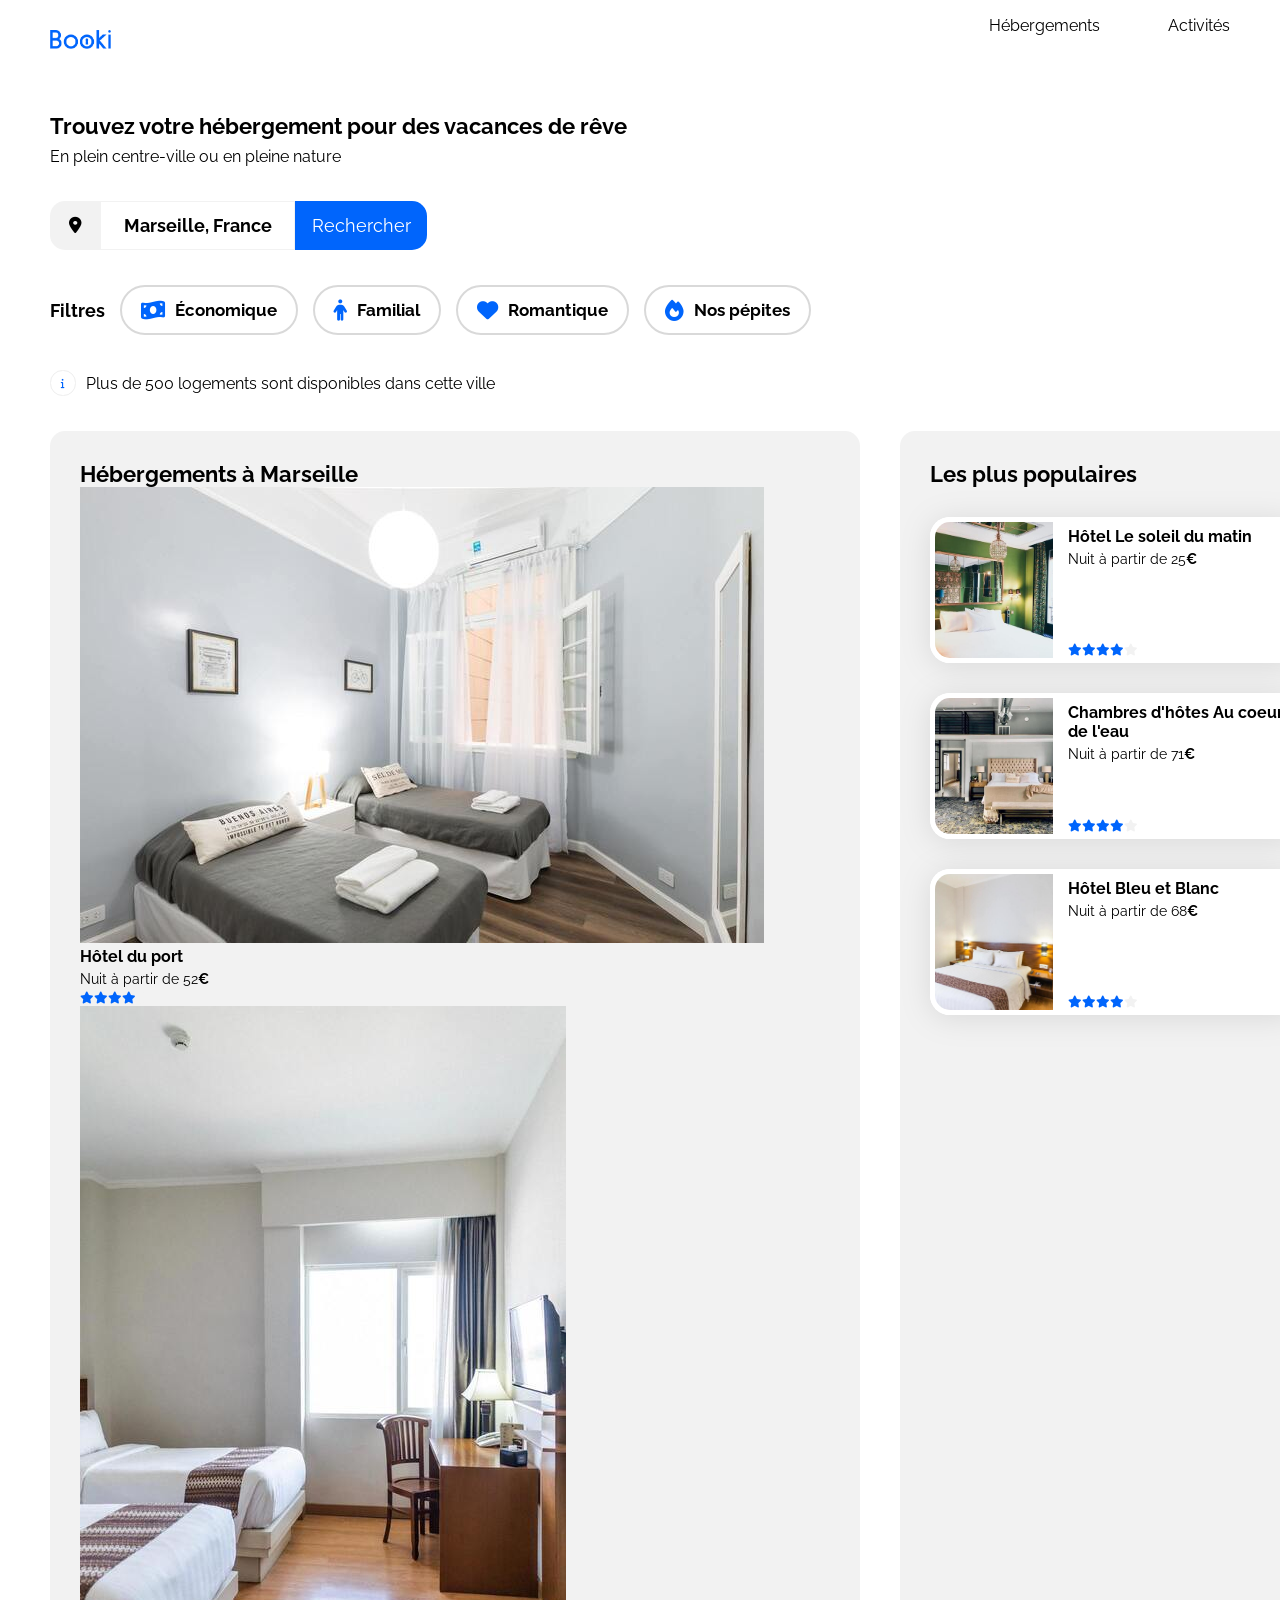
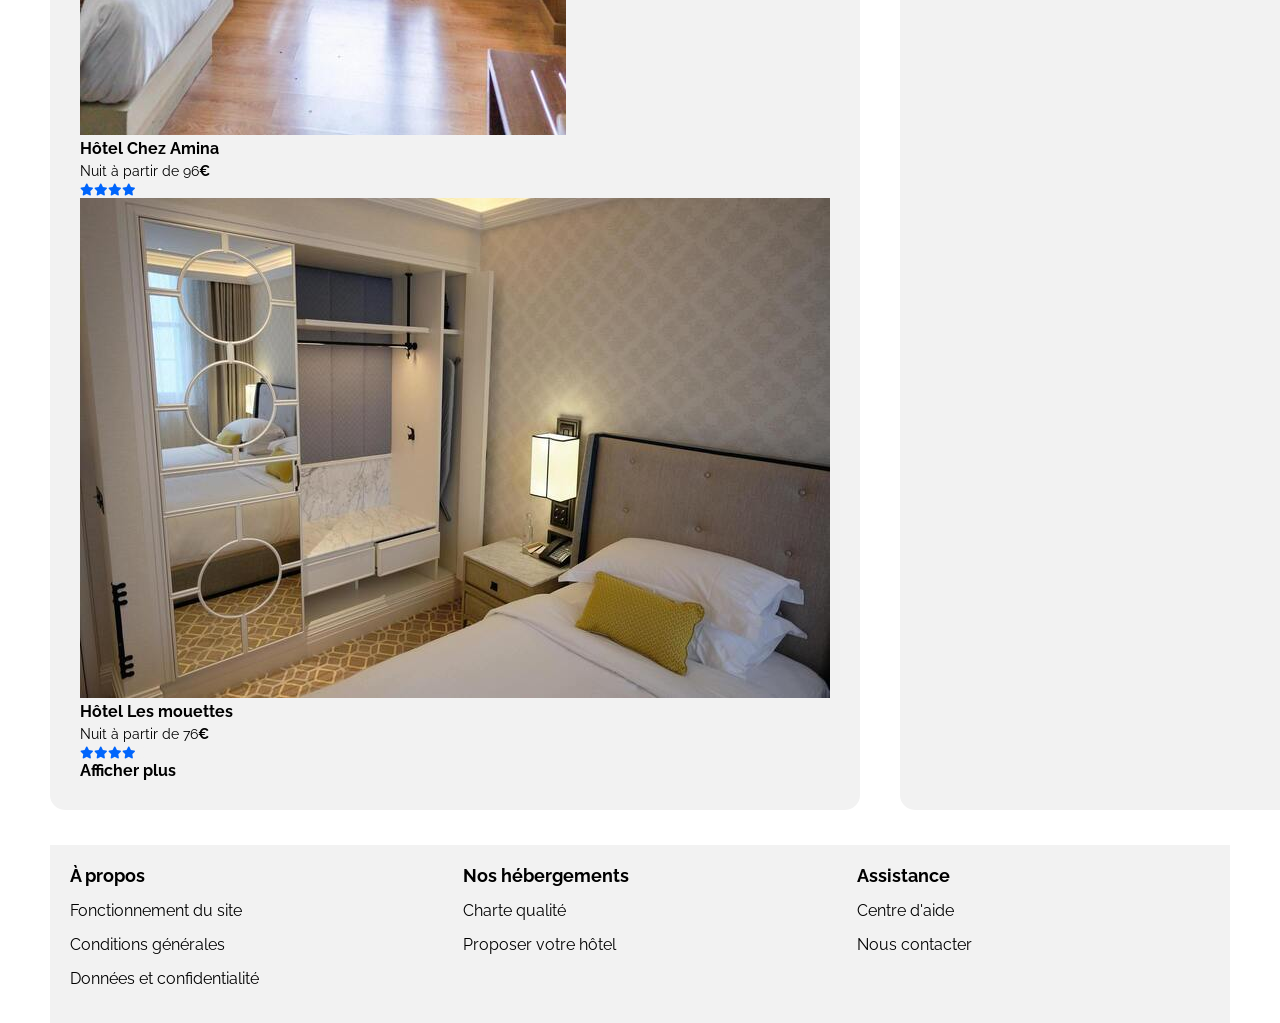
==== accueil.html @ 47ccbf02 "Début travail HTML sur la partie hébergement" ====
<!DOCTYPE html>
<!-- Définition d'une page de code html et du langage en français -->
<html lang="fr">
<head>
      <!-- Mise en place du charset pour la gestion des caractères spéciaux et du viewport pour la prise en compte des media queries sur tout les supports -->
      <meta charset="UTF-8">
      <meta name="viewport" content="width=device-width, initial-scale=1.0">
      <!-- Initialisation du titre de la page web -->
      <title>Booki - Agence de Voyage</title>
  
      <!-- Récupération des polices de caractères Goofle Fonts Raleway et Font Awesome pour les icons -->
      <link rel="preconnect" href="https://fonts.googleapis.com">
      <link rel="preconnect" href="https://fonts.gstatic.com" crossorigin>
      <link href="https://fonts.googleapis.com/css2?family=Raleway:wght@400;500;700&display=swap" rel="stylesheet">
      <link rel="stylesheet" href="https://cdnjs.cloudflare.com/ajax/libs/font-awesome/6.2.1/css/all.min.css"
          integrity="sha512-MV7K8+y+gLIBoVD59lQIYicR65iaqukzvf/nwasF0nqhPay5w/9lJmVM2hMDcnK1OnMGCdVK+iQrJ7lzPJQd1w=="
          crossorigin="anonymous" referrerpolicy="no-referrer" />
      
      <!-- Intégration du lien vers la feuille de style Css  -->
      <link rel="stylesheet" href="css/styleaccueil.css">
</head>

<!-- Corps de la page web -->
<body>
        <!-- En-tête de la page comprenant le logo et la
         navigation -->
        <header>
            <a href="accueil.html"><img class="logoBooki" src="images/logo/Booki.png" alt="Logo d'accueil de l'agence de voyage Booki"></a>
            <nav>
                <ul id="menuNav">
                    <li><a href="#hebergement">Hébergements</a></li>
                    <li><a href="#activites">Activités</a></li>
                </ul>
            </nav>
        </header>

        <main>
            <!-- Mise en place de la section de recherche de destination et de filtrage -->
            <section class="selection">

                <!-- Zone de titre -->
                <div class="selection-title">
                    <h1>Trouvez votre hébergement pour des vacances de rêve</h1>
                    <p>En plein centre-ville ou en pleine nature</p>
                </div>

                <!-- Formulaire de recherche de destination -->
                 
                    <form id="form_selection">
                        <button class="geoloc"><i class=" fa-solid fa-location-dot" aria-hidden="true"></i><span class="sr-only">Action: Votre localisation actuelle</span></button>
                        <input type="text" name="recherche" id="recherche" placeholder="Ville de votre choix" value="Marseille, France">
                        <button class="boutonRecherche"><span id="txtButton">Rechercher</span><span id="iButton"><i class="fa-solid fa-magnifying-glass"></i></span></button>
                    </form>
                

                <!-- Zone de filtres -->
                <div class="filtrer">
                    <label for="boutonFiltre">Filtres</label>  
                        <button class="boutonFiltre" id="boutonFiltre"><i class="fa-lg fa-solid fa-money-bill-wave" aria-hidden="true"></i>Économique</button>
                        <button class="boutonFiltre"><i class="fa-lg fa-solid fa-person" aria-hidden="true"></i>Familial</button>
                        <button class="boutonFiltre"><i class="fa-lg fa-solid fa-heart" aria-hidden="true"></i>Romantique</button>
                        <button class="boutonFiltre"><i class="fa-lg fa-solid fa-fire" aria-hidden="true"></i>Nos pépites</button>
                </div>

                <!-- Information complémentaire -->
                <div class="info">
                    <i class="fa-solid fa-info fa-border" aria-hidden="true"></i>
                    <span class="sr-only">Information complémentaire</span>
                    <p>Plus de 500 logements sont disponibles dans cette ville</p>
                </div>
            </section>

            <!-- Mise en place du contenu concernant l'hébergement -->
            <div class="hebergement_et_pop">

                <!-- Section d'hébergements -->
                <section id="hebergement">
                    <h2>Hébergements à Marseille</h2>

                    <!-- Contenu princpale de la section -->
                    <div class="hebergement_contenu">
                        
                        <!-- 1ère Rangée -->
                        <div class="hebergement_rangee1">
                            <!-- Première carte d'hébergement -->
                            <a href="" class="hebergement_Lien" id="heb_Card1">
                                <article class="hebergement_Card">
                                    <img src="images/hebergements/fred-kleber.jpg" alt="Image de la chambre d'hôtel 'Hôtel du port'">
                                    <!-- Partie contenant l'ensemble des infos lié à l'hôtel -->
                                    <div class="hebergement_Card_Info">
                                        <div class="card_Info_Titre">
                                            <h3>Hôtel du port</h3>
                                            <p>Nuit à partir de 52<span id="euro">€</span></p>
                                        </div>
                                        <!-- Système de notation -->
                                        <form class="card_Info_Note">
                                            <input type="radio" id="card4_star5" name="card4_note" value="5"><label for="card4_star5"><i class=" fa-solid fa-star" aria-hidden="true"></i></label>
                                            <input type="radio" id="card4_star4" name="card4_note" value="4"><label for="card4_star4"><i class=" fa-solid fa-star" aria-hidden="true"></i></label>
                                            <input type="radio" id="card4_star3" name="card4_note" value="3"><label for="card4_star3"><i class=" fa-solid fa-star" aria-hidden="true"></i></label>
                                            <input type="radio" id="card4_star2" name="card4_note" value="2"><label for="card4_star2"><i class=" fa-solid fa-star" aria-hidden="true"></i></label>
                                            <input type="radio" id="card4_star1" name="card4_note" value="1"><label for="card4_star1"><i class=" fa-solid fa-star neutral-star" aria-hidden="true"></i></label>
                                            <span class="sr-only">Note de 4 sur 5 étoiles</span>
                                        </form>
                                    </div>
                                </article>
                            </a>

                            <!-- Deuxième carte d'hébergement -->
                            <a href="" class="hebergement_Lien" id="heb_Card2">
                                <article class="hebergement_Card">
                                    <img src="images/hebergements/febrian-zakaria.jpg" alt="Image de la chambre d'hôtel 'Hôtel Chez Amina'">
                                    <!-- Partie contenant l'ensemble des infos lié à l'hôtel -->
                                    <div class="hebergement_Card_Info">
                                        <div class="card_Info_Titre">
                                            <h3>Hôtel Chez Amina</h3>
                                            <p>Nuit à partir de 96<span id="euro">€</span></p>
                                        </div>
                                        <!-- Système de notation -->
                                        <form class="card_Info_Note">
                                            <input type="radio" id="card5_star5" name="card5_note" value="5"><label for="card5_star5"><i class=" fa-solid fa-star" aria-hidden="true"></i></label>
                                            <input type="radio" id="card5_star4" name="card5_note" value="4"><label for="card5_star4"><i class=" fa-solid fa-star" aria-hidden="true"></i></label>
                                            <input type="radio" id="card5_star3" name="card5_note" value="3"><label for="card5_star3"><i class=" fa-solid fa-star" aria-hidden="true"></i></label>
                                            <input type="radio" id="card5_star2" name="card5_note" value="2"><label for="card5_star2"><i class=" fa-solid fa-star" aria-hidden="true"></i></label>
                                            <input type="radio" id="card5_star1" name="card5_note" value="1"><label for="card5_star1"><i class=" fa-solid fa-star neutral-star" aria-hidden="true"></i></label>
                                            <span class="sr-only">Note de 4 sur 5 étoiles</span>
                                        </form>
                                    </div>
                                </article>
                            </a>

                            <!-- Troisième carte d'hébergement -->
                            <a href="" class="hebergement_Lien" id="heb_Card3">
                                <article class="hebergement_Card">
                                    <img src="images/hebergements/reisetopia.jpg" alt="Image de la chambre d'hôtel 'Hôtel Les mouettes'">
                                    <!-- Partie contenant l'ensemble des infos lié à l'hôtel -->
                                    <div class="hebergement_Card_Info">
                                        <div class="card_Info_Titre">
                                            <h3>Hôtel Les mouettes</h3>
                                            <p>Nuit à partir de 76<span id="euro">€</span></p>
                                        </div>
                                        <!-- Système de notation -->
                                        <form class="card_Info_Note">
                                            <input type="radio" id="card6_star5" name="card6_note" value="5"><label for="card6_star5"><i class=" fa-solid fa-star" aria-hidden="true"></i></label>
                                            <input type="radio" id="card6_star4" name="card6_note" value="4"><label for="card6_star4"><i class=" fa-solid fa-star" aria-hidden="true"></i></label>
                                            <input type="radio" id="card6_star3" name="card6_note" value="3"><label for="card6_star3"><i class=" fa-solid fa-star" aria-hidden="true"></i></label>
                                            <input type="radio" id="card6_star2" name="card6_note" value="2"><label for="card6_star2"><i class=" fa-solid fa-star" aria-hidden="true"></i></label>
                                            <input type="radio" id="card6_star1" name="card6_note" value="1"><label for="card6_star1"><i class=" fa-solid fa-star neutral-star" aria-hidden="true"></i></label>
                                            <span class="sr-only">Note de 4 sur 5 étoiles</span>
                                        </form>
                                    </div>
                                </article>
                            </a>
                        </div>
                    </div>
                    
                    <a href="" id="plus_info">Afficher plus</a>
                </section>

                <!-- Mise en place de la partie indépendante concernant les hébergements les plus populaires -->
                <aside class="populaire">

                    <!-- Titre globale et icone graphique -->
                    <div class="populaire_TitreIcone">
                        <h2>Les plus populaires</h2>
                        <i class="fa-solid fa-chart-line"><span class="sr-only">Statistiques</span></i>
                    </div>

                    <!-- Première carte d'hôtel populaire -->
                    <a href="" class="populaire_Lien" id="pop_Card1">
                        <article class="populaire_Card">
                            <img src="images/hebergements/emile-guillemot.jpg" alt="Image de la chambre d'hôtel 'Le soleil du matin'">
                            <!-- Partie contenant l'ensemble des infos lié à l'hôtel -->
                            <div class="populaire_Card_Info">
                                <div class="card_Info_Titre">
                                    <h3>Hôtel Le soleil du matin</h3>
                                    <p>Nuit à partir de 25<span id="euro">€</span></p>
                                </div>
                                <!-- Système de notation -->
                                <form class="card_Info_Note">
                                    <input type="radio" id="card1_star5" name="card1_note" value="5"><label for="card1_star5"><i class=" fa-solid fa-star" aria-hidden="true"></i></label>
                                    <input type="radio" id="card1_star4" name="card1_note" value="4"><label for="card1_star4"><i class=" fa-solid fa-star" aria-hidden="true"></i></label>
                                    <input type="radio" id="card1_star3" name="card1_note" value="3"><label for="card1_star3"><i class=" fa-solid fa-star" aria-hidden="true"></i></label>
                                    <input type="radio" id="card1_star2" name="card1_note" value="2"><label for="card1_star2"><i class=" fa-solid fa-star" aria-hidden="true"></i></label>
                                    <input type="radio" id="card1_star1" name="card1_note" value="1"><label for="card1_star1"><i class=" fa-solid fa-star neutral-star" aria-hidden="true"></i></label>
                                    <span class="sr-only">Note de 4 sur 5 étoiles</span>
                                </form>
                            </div>
                        </article>
                    </a>

                    <!-- Seconde carte d'hôtel  populaire -->
                    <a href="" class="populaire_Lien" id="pop_Card2">
                        <article class="populaire_Card">
                            <img src="images/hebergements/aw-creative.jpg" alt="Image de la chambre d'hôte 'Au coeur de l'eau'">
                            <!-- Partie contenant l'ensemble des infos lié à l'hôtel -->
                            <div class="populaire_Card_Info">
                                <div class="card_Info_Titre">
                                    <h3>Chambres d'hôtes Au coeur de l'eau</h3>
                                    <p>Nuit à partir de 71<span id="euro">€</span></p>
                                </div>
                                <!-- Système de notation -->
                                <form class="card_Info_Note">
                                    <input type="radio" id="card2_star5" name="card2_note" value="5"><label for="card2_star5"><i class=" fa-solid fa-star" aria-hidden="true"></i></label>
                                    <input type="radio" id="card2_star4" name="card2_note" value="4"><label for="card2_star4"><i class=" fa-solid fa-star" aria-hidden="true"></i></label>
                                    <input type="radio" id="card2_star3" name="card2_note" value="3"><label for="card2_star3"><i class=" fa-solid fa-star" aria-hidden="true"></i></label>
                                    <input type="radio" id="card2_star2" name="card2_note" value="2"><label for="card2_star2"><i class=" fa-solid fa-star" aria-hidden="true"></i></label>
                                    <input type="radio" id="card2_star1" name="card2_note" value="1"><label for="card2_star1"><i class=" fa-solid fa-star neutral-star" aria-hidden="true"></i></label>
                                    <span class="sr-only">Note de 4 sur 5 étoiles</span>
                                </form>
                            </div>
                        </article>
                    </a>

                    <!-- Troisème carte d'hôtel  populaire -->
                    <a href="" class="populaire_Lien" id="pop_Card3">
                        <article class="populaire_Card">
                            <img src="images/hebergements/febrian-zakaria2.jpg" alt="Image de la chambre d'hôtel 'Bleu et Blanc'">
                            <!-- Partie contenant l'ensemble des infos lié à l'hôtel -->
                            <div class="populaire_Card_Info">
                                <div class="card_Info_Titre">
                                    <h3>Hôtel Bleu et Blanc</h3>
                                    <p>Nuit à partir de 68<span id="euro">€</span></p>
                                </div>
                                <!-- Système de notation -->
                                <form class="card_Info_Note">
                                    <input type="radio" id="card3_star5" name="card3_note" value="5"><label for="card3_star5"><i class=" fa-solid fa-star" aria-hidden="true"></i></label>
                                    <input type="radio" id="card3_star4" name="card3_note" value="4"><label for="card3_star4"><i class=" fa-solid fa-star" aria-hidden="true"></i></label>
                                    <input type="radio" id="card3_star3" name="card3_note" value="3"><label for="card3_star3"><i class=" fa-solid fa-star" aria-hidden="true"></i></label>
                                    <input type="radio" id="card3_star2" name="card3_note" value="2"><label for="card3_star2"><i class=" fa-solid fa-star" aria-hidden="true"></i></label>
                                    <input type="radio" id="card3_star1" name="card3_note" value="1"><label for="card3_star1"><i class=" fa-solid fa-star neutral-star" aria-hidden="true"></i></label>
                                    <span class="sr-only">Note de 4 sur 5 étoiles</span>
                                </form>
                            </div>
                        </article>
                    </a>
                   
                </aside>

            </div>

        </main> 

        <!-- Pied-de-page comprenant les infos complémentaire du site (charte, centre aide,etc..) -->
        <footer>
            <!-- 1er colonne -->
            <section class="sectionFooter">
                <h4>À propos</h4>
                <ul class="listeFooter">
                    <li><a href="">Fonctionnement du site</a></li>
                    <li><a href="">Conditions générales</a></li>
                    <li><a href="">Données et confidentialité</a></li>
                </ul>
            </section>

            <!-- 2ème colonne -->
            <section class="sectionFooter">
                <h4>Nos hébergements</h4>
                <ul class="listeFooter">
                    <li><a href="">Charte qualité</a></li>
                    <li><a href="">Proposer votre hôtel</a></li>
                </ul>
            </section>

            <!-- 3ème colonne -->
            <section class="sectionFooter">
                <h4>Assistance</h4>
                <ul class="listeFooter">
                    <li><a href="">Centre d'aide</a></li>
                    <li><a href="">Nous contacter</a></li>
                </ul>
            </section>
        </footer>   
</body>
</html>
---- css/styleaccueil.css ----
/****** General ***********/
/* Mise en place de la police globale du site et mise à 0 des marges notamment pour le body*/
* {
    font-family: 'Raleway', sans-serif;
    margin:0;
}

/* Mise en place de la charte graphique du site au niveau 
des couleurs et des tailles de police */
:root {
    --main-color: #0065FC;
    --main-bg-color: #F2F2F2;
    --filter-bg-color: #DEEBFF;

    --main-size: 22px;
    --subtitle-size: 18px;
    --normal-size: 16px;
    --info-size: 14px;
}

/* Mise en place d'une taille max et min pour le contenu du site avec ajout de marge
et centrage auto du contenu pour les écrans grande taille(>1440px) */
body{
    max-width: 1440px;
    min-width: 320px;
    /* prise en compte la bordure et le remplissage dans la valeur définie pour la largeur et la hauteur */
    box-sizing: border-box;
    padding: 0 50px;
    margin: auto;
}

/* Affectation de la main color sur la classe fa-solid déstiné 
à paramètrer l'icone Font Awesome */
.fa-solid {
    color: var(--main-color);
}

/* Affectation de la couleur d'arrière plan lorsqu'on désire une étoile neutre */
.neutral-star {
    color: var(--main-bg-color)
}

/* Suppression du soulignement des liens et couleur hérité  */
a {
    /* color: black; */
    color: inherit;
    text-decoration: none;
}

/* Paramètrage de la taille et épaisseur des titres */
/* Réglage de la taille du titre H1 et marge avant le paragraphe */
.selection-title h1{
    font-size: var(--main-size);
    margin-bottom: 8px;
}

h2{
    font-size: var(--main-size);
}

h3{
    font-size: var(--normal-size);
}

h4{
    font-size: var(--subtitle-size);
}

/**************************** Partie commune ********************************************/
/* Ajustement de la taille de police pour le menu de navigation et les liens du pied-de-page */
/* Suppression de la marge intérieur gauche provenant
    du comportement par défault d'une liste ul ou ol */
#menuNav, .listeFooter{
    font-size: var(--normal-size);
    padding-left: 0;
}

/**************************** Header ********************************************/
/* Alignement horizontal du logo et du menu; positionnement sur les extremités 
et ajout d'une marge inférieur pour la séparation avec le main*/
header{
    display: flex;
    justify-content: space-between;
    margin-bottom: 30px;
}

/* Dimensionnement du logo de la page Booki */
.logoBooki{
    width: 61px;
    height: 19px;
    padding: 30px 0px 30px 0px;
}

/* Alignement horizontal des options du menu, espacement entre les éléments
 et taille de la police  */
#menuNav{
    display: flex;
    gap:68px;
}

/* Suppression des puces et ajout d'un espacement pour placer la future bordure */
#menuNav li{
    list-style-type: none;
    padding-top: 16px;
}
/* Mise en page de la bordure au survol du menu ainsi que d'une bordure en-dessous camouflé
pour la partie responsive*/
#menuNav li:hover{
    color:var(--main-color);
    border-top: solid 2px;
    border-bottom: solid 2px transparent;
    
}

/********************************* Main *****************************************************/
/* Mise en place d'un espacement entre les différentes section du main, marge entre
main et footer et positionnement vertical des élements */
main{
    display: flex;
    flex-direction: column;
    gap: 35px;
    margin-bottom: 35px;
}

/**************************** Section Recherche ********************************************/

/* Mise en disposition colonne et espacement des éléments */
.selection{
    display: flex;
    flex-direction: column;
    gap: 35px;
}

/********************************** Partie zone de recherche *****************************/
/* Sizing du formulaire complet et alignemnt horizontale */
#form_selection{
    display:flex;
    width:377px;
    height:49px;
}

/* Mise en place de la bordure et ses arrondis, sizing du texte et taille min  */
.boutonRecherche{
    border: 1px;
    border-radius: 0 15px 15px 0;
    font-size: var(--subtitle-size);
    min-width: 132px;
}

/* centrage du texte et taille police, modif de la bordure de l'input
calcule de la taille à prendre pour l'input en largeur en fonction des
autres élements du formulaire */
#form_selection input{
    font-size: var(--subtitle-size);
    width:calc(100% - 182px);
    text-align: center;
    border:1px solid var(--main-bg-color);
    font-weight: 700;
}

/* Mise en place de la bordure et ses arrondis et taille min */
.geoloc{
    border: 1px;
    border-radius: 15px 0 0 15px;
    min-width: 50px;
    background-color: var(--main-bg-color);
}

/* Changement de la couleur de l'icone de géolocalisation */
/* Sizing de l'icone geoloc après essaie avec le sizing fa-lg de Font awesome */
.fa-location-dot{
    width: 14px;
    height: 18px;
    font-size: 1.25em;
    color: black;
}

/* Mise en blanc du texte et de la loupe et ajout du fond bleu */
.boutonRecherche, .fa-magnifying-glass{
    color: white;
    background-color: var(--main-color);
}

 /* Camouflage de la loupe déstiné à la partie mobile */
#iButton{
    display: none;
}
/******************************* Partie filtrage *******************************************/
/* Alignement horizontale des élements, inter-espace et sizing du menu */
.filtrer{
    display: flex;
    gap:15px;
    width: 60%;
}

/* Ajout des marges intérieur, épaisseur et taille police du label */
.filtrer label{
    padding: 14.5px 0 14.5px 0;
    font-weight:700;
    font-size: var(--subtitle-size);
}

/* Mise en page des boutons de filtre avec fit-content pour empêcher le texte d'overflow */
.boutonFiltre{
    min-width: fit-content;
    font-size: 17px;
    font-weight: 700;
    padding: 4px 19px 4px 19px;
    border: solid 2px #D9D9D9;
    border-radius: 25px;
    background-color: white;
}

/* Ajout du fond bleu au survol de la souris */
.boutonFiltre:hover{
    background-color: var(--filter-bg-color);
}

/* Espacement dans les boutons entre l'icone et le texte */
.fa-money-bill-wave, .fa-person, .fa-fire, .fa-heart{
    margin-right: 10px;
}

/************************ Partie info complémentaire *************************************/
/* Mise en ligne des éléments, centrage vertical du p et font-size à 10px
pour paramètrer la taille de l'icone en héritage et ne pas utiliser
le sizing Font Awesome  */
.info{
    display: flex;
    align-items: center; 
    font-size: 10px;
}

/* On remets la taille des paragraphes influencer ci-dessus */
.info p, .selection-title p{
    font-size: var(--normal-size);
}

/* Paramètrage de l'icone, marge avec le <p>, mise en place de la bordure en cercle */
.fa-info{
    margin-right: 10px;
    --fa-border-width: 1px;
    --fa-border-padding: 7px 10px 7px 10.25px;
    --fa-border-radius:12.5px;
}


/**************************** Section Hébergements&Populaires ********************************************/
/* Alignement horizontale de la section hébergement et l'aside populaire
avec un espacement */
.hebergement_et_pop{
    display: flex;
    flex-direction: row;
    gap:40px;
}

/* Sizing de la section par rapport à l'aside */
#hebergement{
    flex: 2;
}

/* Intégration du fond de couleur, marge interne et arrondi des angles de 
la section et de l'aside */
#hebergement, .populaire{
    background-color: var(--main-bg-color);
    padding: 30px;
    border-radius: 15px;
}

/**************************** Section Populaires ********************************************/

/* Réglage des card: hauteur et largeur, arrondis des angles, couleur d'arrière-plan
et effet d'ombre portée */
.populaire_Lien{
    display: flex;
    width: 369px;
    height: 146px;
    border-radius: 20px;
    background-color: white;
    filter: drop-shadow(0px 3px 15px rgba(0, 0, 0, 0.1));
}

/* Espacement entre les cards ainsi que la partie titre */
.populaire_TitreIcone, #pop_Card1, #pop_Card2{
    margin-bottom: 30px;
}

/* Réglage des images: image dimensionné pour remplir son parent en gardant son ratio(empêche la déformation),
largeur et hauteur, arrondi des angles et bordure  */
.populaire_Card img {
    object-fit: cover;
    width: 118px;
    height: 136px;
    border-radius: 20px 0 0 20px;
    border: solid 5px white;
    border-right: none;
}

/* Alignement horizontale du titre et de l'icone et espacement */
.populaire_TitreIcone{
    display: flex;
    justify-content: space-between;
    align-items: center;
}

/* Alignement horizontale au sein des cards de l'image et des informations */
.populaire_Card{
    display: flex;
    gap: 15px;
    width:100%;
}

/* Mise en colonne de la partie information concernant la chambre d'hôtel,
marge intérieur et sizing pour qu'elle occupe tout l'espace restant
après l'image */
.populaire_Card_Info{
    display: flex;
    flex-direction: column;
    justify-content: space-between;
    flex: 1.5;
    padding: 10px 5px 5px 0;
}

/* Taille police du paragraphe et espacement par rapport au titre  */
.card_Info_Titre p{
    font-size: var(--info-size);
    margin-top: 5px;
}

/* Mise en gras du "€" et du "afficher plus" de la section hébergement */
#euro, #plus_info{
    font-weight: 700;
}

/* Epsacement entre les étoiles de notation */
.card_Info_Note{
    display: flex;
    gap: 2px;
}

/* Désactivation des input radio pour respecter une représantation purement graphique
de la maquette */
.card_Info_Note input{
    display: none;
}

/* Sizing pour les étoiles sans utilisation du fa-xs de Font Awesome */
.fa-star{
    width: 12px;
    height: 12px;
    font-size: 0.75em;
}
/* Même chose sur l'icone de statistique */
.fa-chart-line{
    width: 18px;
    height: 15.75px;
    font-size: 1.15em;
}


/**************************** Footer ********************************************/
/* Mise en place du fond gris et alignement horizontale des sections */
footer{
    display: flex;
    flex-direction: row;
    background-color: var(--main-bg-color);
}

/* réglage de la taille des sections pour qu'elle fasse 1/3 de la taille du footer et ajout de marge intérieur */
.sectionFooter{
    padding: 20px;
    width: 33%;
}

.listeFooter li{
    list-style-type: none;
}

h4, .listeFooter li{
    margin-bottom: 15px;
}

/********************************* Media queries *****************************/
/* Le code ci-dessous correspond à la version responsive uniquement */
/* Responsive Tablette (>=768px et <= 1024) */
@media (max-width: 1024px) {

    /********************** Partie Recherche ***************************/


    /**************************** Partie Filtrage **********************/
    .filtrer label{
        min-width: 100%;
        padding: 0;
    }

    /* Modification de la hauteur des boutons et de la taille police pour tablette */
    .boutonFiltre{
        min-height: 50px;
        font-size: var(--normal-size);
    }

    .filtrer{
        min-width: 100%;
        flex-wrap: wrap;
    }
}

/* Responsive Mobile (<768px) */
@media (max-width: 767.98px) {
    /******************* Globale ******************************/
   /* Suppresion des marges de côté du contenu mise en place sur tablette et desktop */
    body{
        padding: 0;
    }
    
    /* ***********Modif Header********************************* */
    /* Disposition du header en colonne pour la version mobile */
    header{
        flex-direction: column;
    }

    /* Centrage du logo et des textes */
    a[href="accueil.html"], #menuNav li{
        text-align: center; 
    }

    /* Suppression du gap entre les élements enfants li*/
    #menuNav{
        gap: 0px;
    }

    /* Suppresion du padding top et ajout du bottom pour la barre */
    /* Largeur mise à 50% pour que chaque li prenne la moitié de la place de son parents ul */
    #menuNav li{
        padding-top: 0px;
        padding-bottom: 16px;
        width: 100%; 
    }

    /* Déplacement de la barre en bas */
    #menuNav li:hover{
        border-top: solid 2px transparent;
        border-bottom: solid 2px; 
    }

    /****************************** Modif Main ***********************************/
    /* Rajout de marge gauch et droite pour le contenu principale sous mobile, viens
    remplacer les marges globale de body sur les autres formats */
    main{
        padding: 0 20px 0 20px;
    }

    /************************** Modif Section Selection ************************/
    
    /***************************** Partie recherche  ************************/
    /* Mise en auto de la largeur du formulaire fixé à 377px sur ordinateur */
    #form_selection{
        width:auto;
    }

    /* Redimensionnement de l'input recherche en prenant en compte la nouvelle largeur du bouton loupe
    suppresion de l'alignement centré et ajout compensatoire de 24px à gauche,
    suppresion de la bordure à droite et ajout d'une marge négative pour que les bordures atteignent la loupe */
    #form_selection input{
        width: calc(100% - 98px);
        text-align: left;
        padding-left: 24px;
        margin-right: -10px;
        border-right: none;
    }

    /* Redimensionnement du bouton en partie mobile et ajout des arrondis des angles */
    .boutonRecherche{
        min-width: 49px;
        border-radius: 15px;
    }

    /* Apparition de la loupe */
    #iButton{
        display: block;
    }
    /* Disparition du texte "rechercher" */
    #txtButton{
        display: none;
    }

    /****************************** Modif Filtrage ******************************/
    /* Espacement entre les éléments en ligne et en colonne */
    .filtrer{
        row-gap: 20px;
        column-gap: 10px;
    }

    /*Redéfinition de la taille police et de la taille d'un élement par rapport à
    son parents et la presence d'un gap de 10px entre les deux éléements  */
   .boutonFiltre{
    
    width: calc(50% - 5px);
    font-size: var(--info-size);
   }

   

    /* ***********Modif Footer********************************* */
    /* Mise en disposition colonne et ajustement de l'espacement avec la bordure de 30px */
    /* Choix de display flex over block pour faire le gap 50px sinon avec margin-bottom cela
    créer un espacement à la fin de la dern section non voulu */
    footer{
        display: flex;
        flex-direction: column;
        gap:50px;
        padding:30px 0 30px 30px;
    }

    /*Correction de l'espace prévu par section anciennement 33%
    et du padding de 20px sur ordinateur*/
    .sectionFooter{
        width: 100%;
        padding: 0;
    }

}
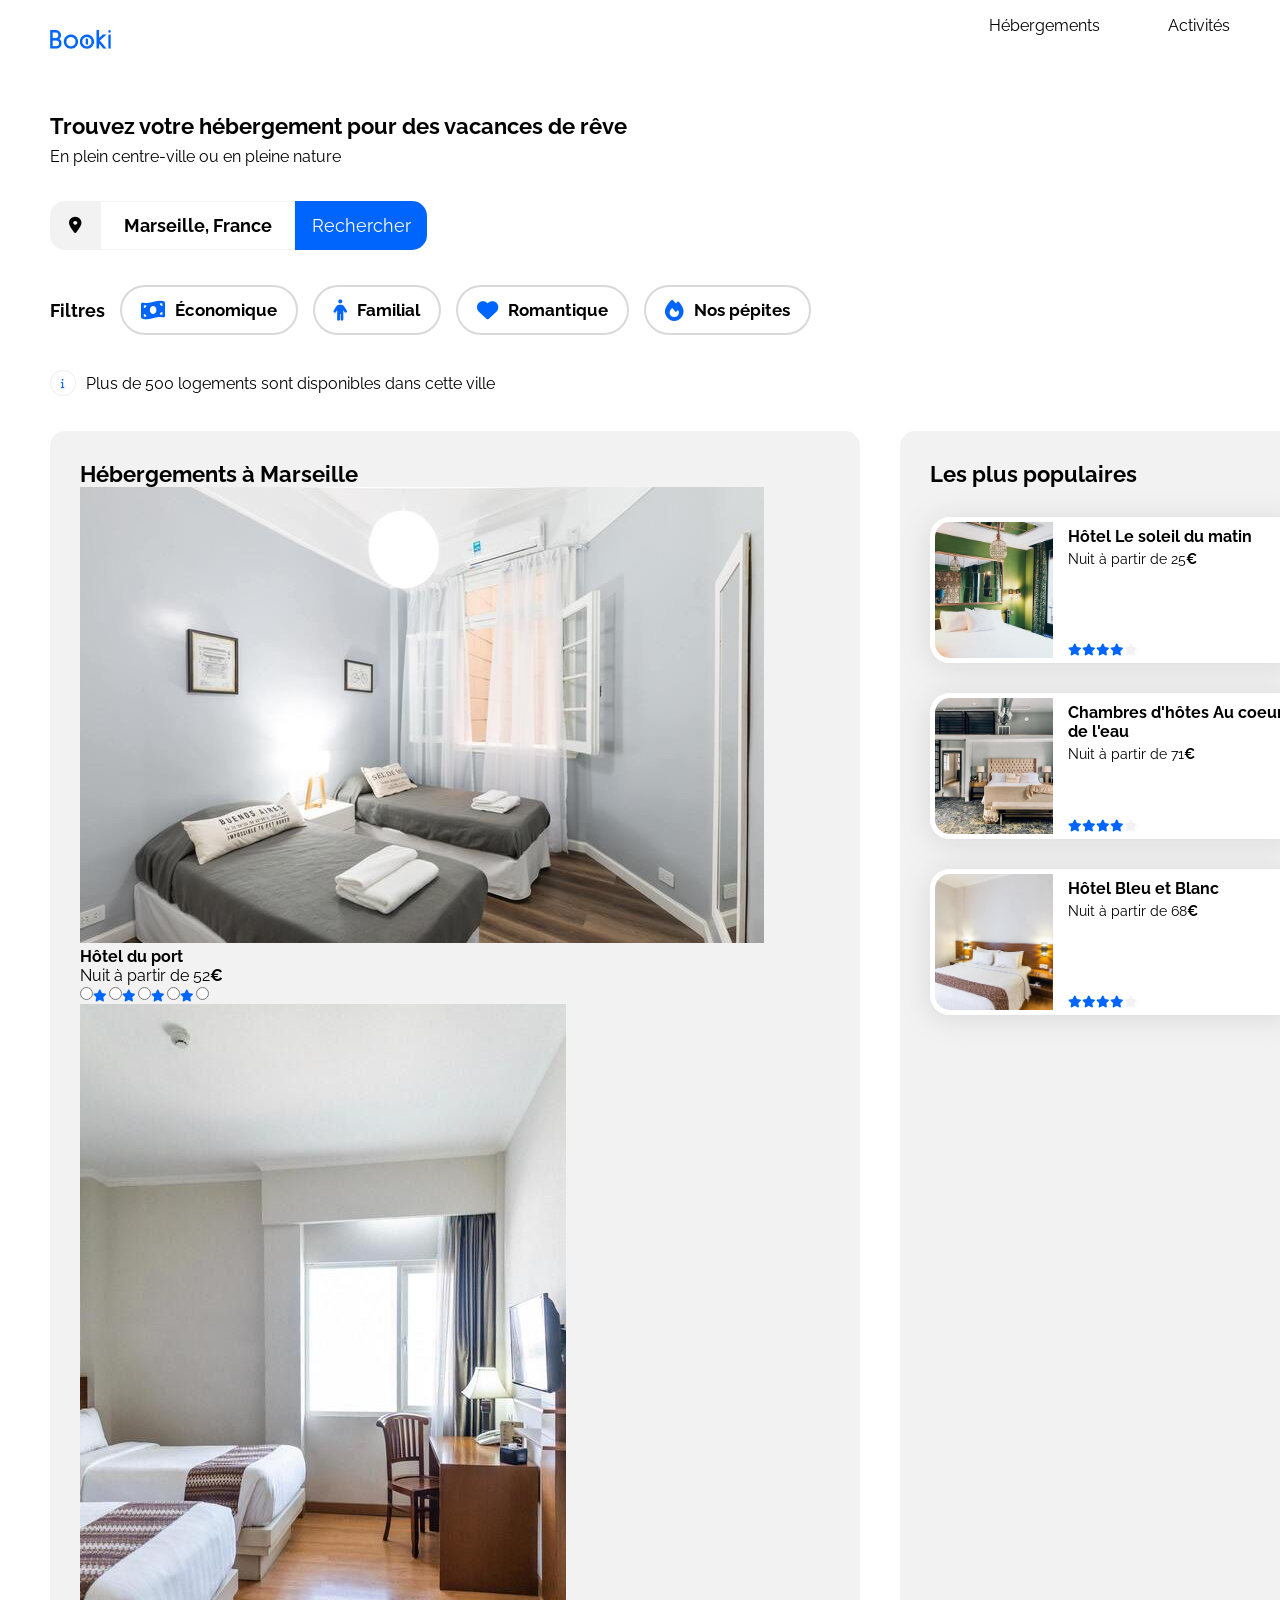
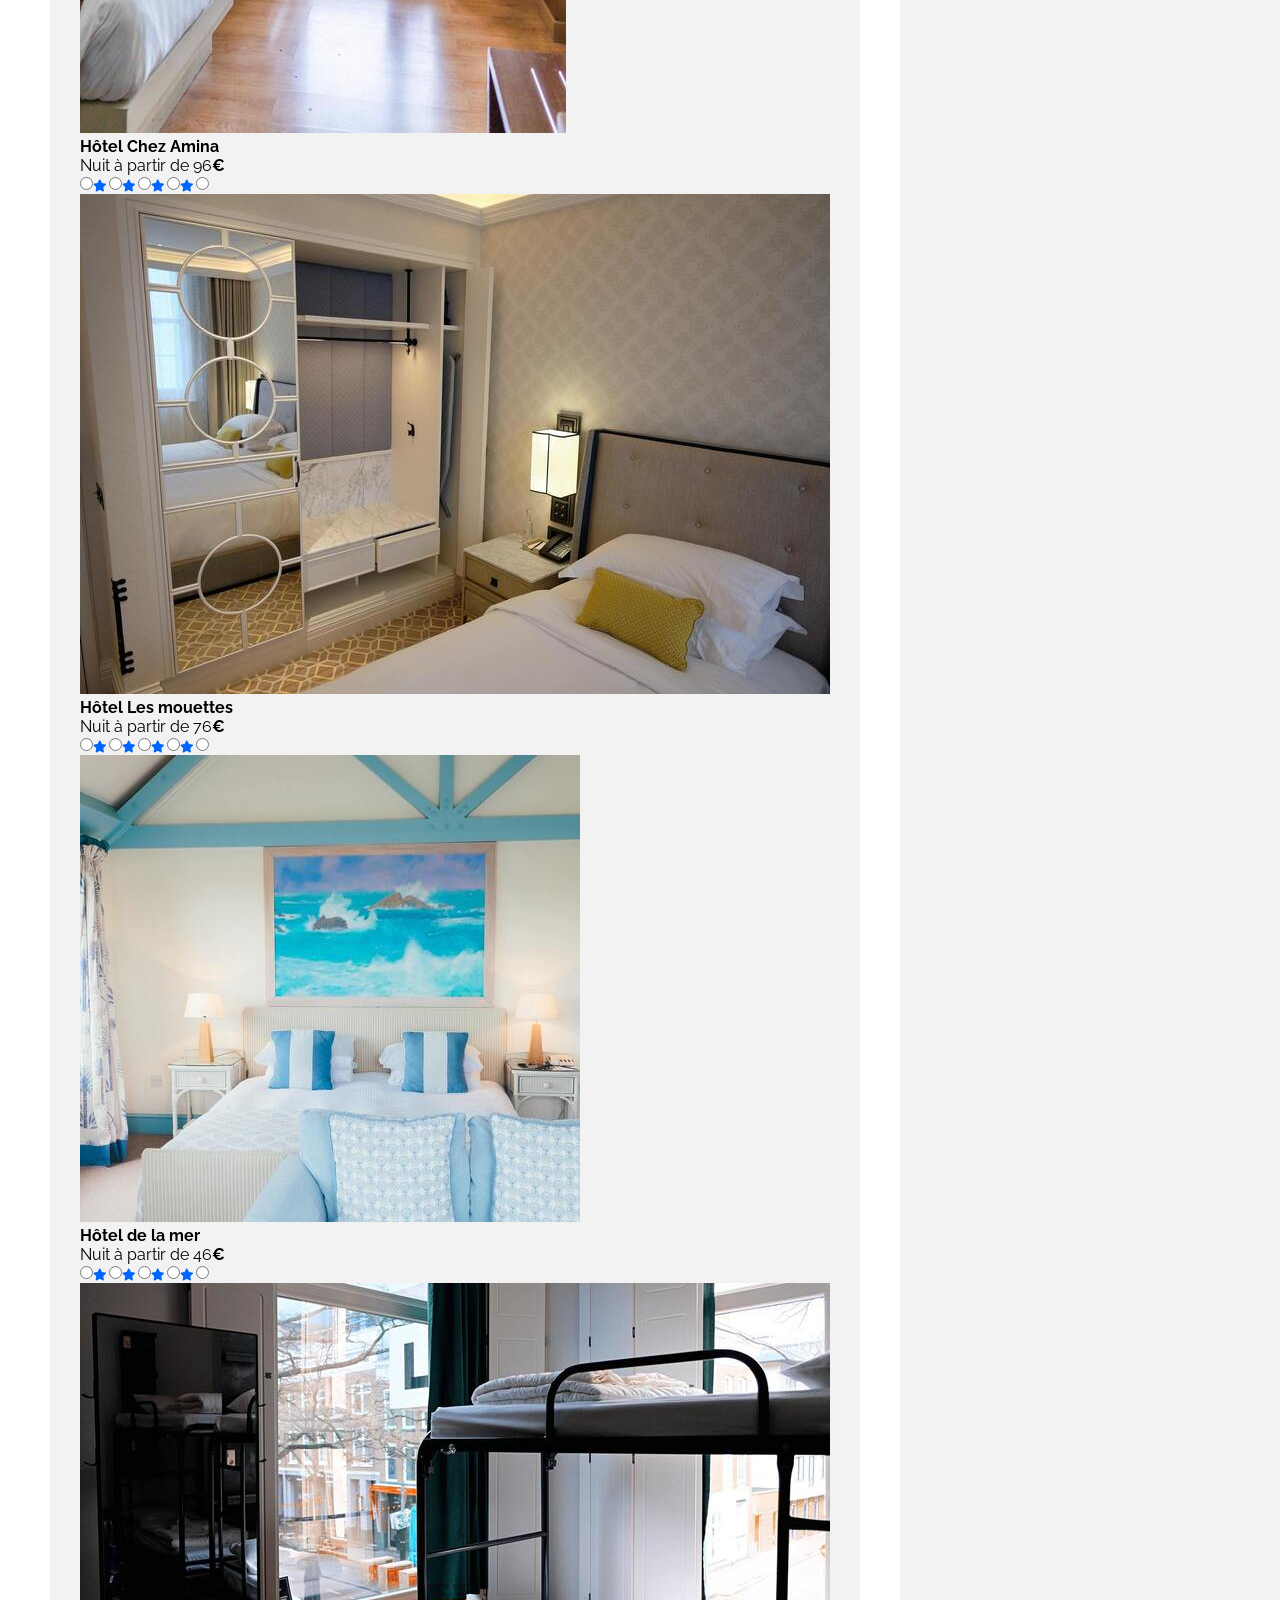
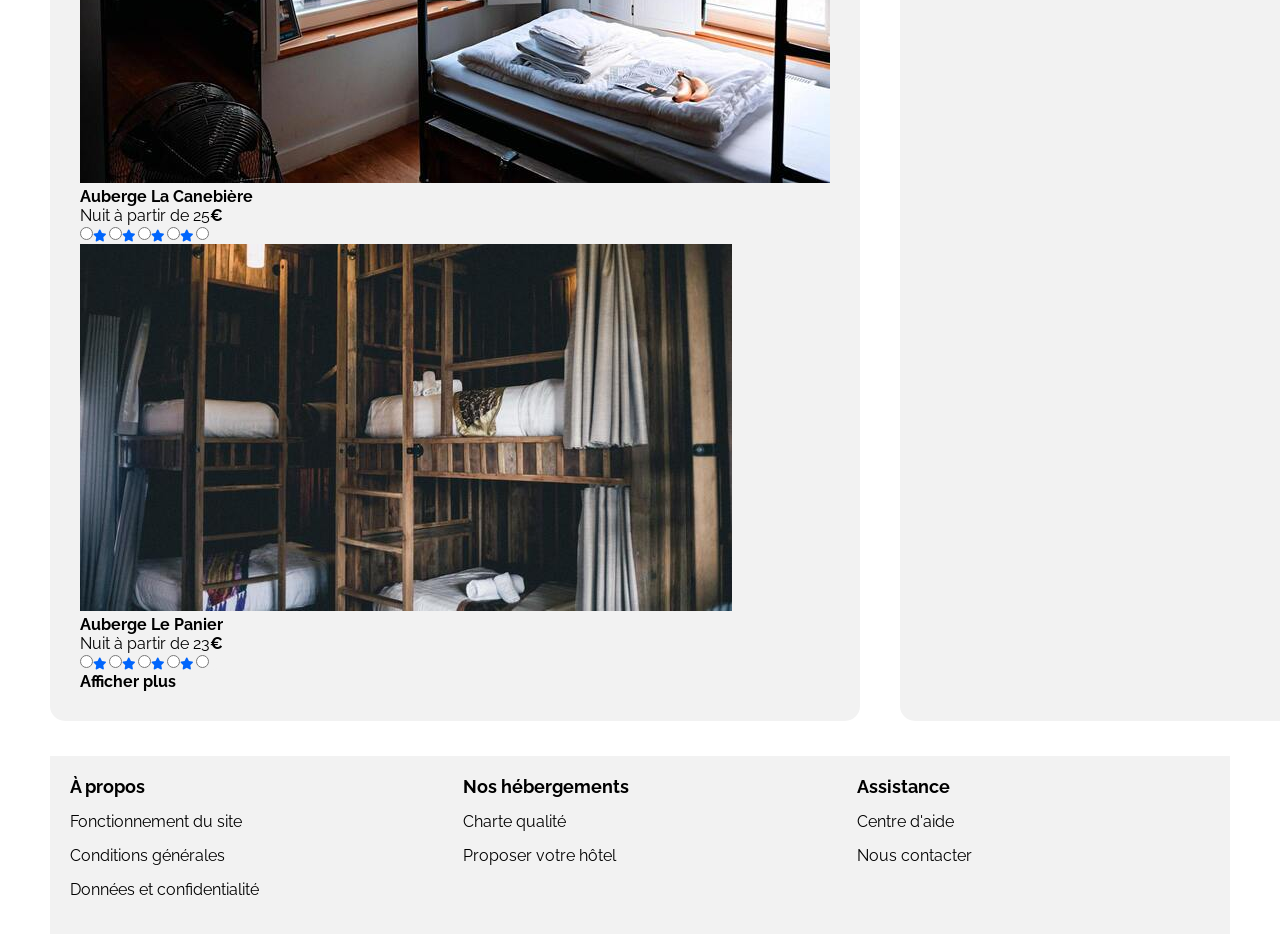
==== commit 41b4d528: "Fin HTML pour l'hébergement" ====
--- a/accueil.html
+++ b/accueil.html
@@ -82,18 +82,19 @@
                         
                         <!-- 1ère Rangée -->
                         <div class="hebergement_rangee1">
+
                             <!-- Première carte d'hébergement -->
                             <a href="" class="hebergement_Lien" id="heb_Card1">
                                 <article class="hebergement_Card">
                                     <img src="images/hebergements/fred-kleber.jpg" alt="Image de la chambre d'hôtel 'Hôtel du port'">
                                     <!-- Partie contenant l'ensemble des infos lié à l'hôtel -->
                                     <div class="hebergement_Card_Info">
-                                        <div class="card_Info_Titre">
+                                        <div class="heb_card_Info_Titre">
                                             <h3>Hôtel du port</h3>
                                             <p>Nuit à partir de 52<span id="euro">€</span></p>
                                         </div>
                                         <!-- Système de notation -->
-                                        <form class="card_Info_Note">
+                                        <form class="heb_card_Info_Note">
                                             <input type="radio" id="card4_star5" name="card4_note" value="5"><label for="card4_star5"><i class=" fa-solid fa-star" aria-hidden="true"></i></label>
                                             <input type="radio" id="card4_star4" name="card4_note" value="4"><label for="card4_star4"><i class=" fa-solid fa-star" aria-hidden="true"></i></label>
                                             <input type="radio" id="card4_star3" name="card4_note" value="3"><label for="card4_star3"><i class=" fa-solid fa-star" aria-hidden="true"></i></label>
@@ -111,12 +112,12 @@
                                     <img src="images/hebergements/febrian-zakaria.jpg" alt="Image de la chambre d'hôtel 'Hôtel Chez Amina'">
                                     <!-- Partie contenant l'ensemble des infos lié à l'hôtel -->
                                     <div class="hebergement_Card_Info">
-                                        <div class="card_Info_Titre">
+                                        <div class="heb_card_Info_Titre">
                                             <h3>Hôtel Chez Amina</h3>
                                             <p>Nuit à partir de 96<span id="euro">€</span></p>
                                         </div>
                                         <!-- Système de notation -->
-                                        <form class="card_Info_Note">
+                                        <form class="heb_card_Info_Note">
                                             <input type="radio" id="card5_star5" name="card5_note" value="5"><label for="card5_star5"><i class=" fa-solid fa-star" aria-hidden="true"></i></label>
                                             <input type="radio" id="card5_star4" name="card5_note" value="4"><label for="card5_star4"><i class=" fa-solid fa-star" aria-hidden="true"></i></label>
                                             <input type="radio" id="card5_star3" name="card5_note" value="3"><label for="card5_star3"><i class=" fa-solid fa-star" aria-hidden="true"></i></label>
@@ -134,12 +135,12 @@
                                     <img src="images/hebergements/reisetopia.jpg" alt="Image de la chambre d'hôtel 'Hôtel Les mouettes'">
                                     <!-- Partie contenant l'ensemble des infos lié à l'hôtel -->
                                     <div class="hebergement_Card_Info">
-                                        <div class="card_Info_Titre">
+                                        <div class="heb_card_Info_Titre">
                                             <h3>Hôtel Les mouettes</h3>
                                             <p>Nuit à partir de 76<span id="euro">€</span></p>
                                         </div>
                                         <!-- Système de notation -->
-                                        <form class="card_Info_Note">
+                                        <form class="heb_card_Info_Note">
                                             <input type="radio" id="card6_star5" name="card6_note" value="5"><label for="card6_star5"><i class=" fa-solid fa-star" aria-hidden="true"></i></label>
                                             <input type="radio" id="card6_star4" name="card6_note" value="4"><label for="card6_star4"><i class=" fa-solid fa-star" aria-hidden="true"></i></label>
                                             <input type="radio" id="card6_star3" name="card6_note" value="3"><label for="card6_star3"><i class=" fa-solid fa-star" aria-hidden="true"></i></label>
@@ -151,6 +152,80 @@
                                 </article>
                             </a>
                         </div>
+
+                        <!-- 2éme Rangée -->
+                        <div class="hebergement_rangee2">
+
+                            <!-- Quatrième carte d'hébergement -->
+                            <a href="" class="hebergement_Lien" id="heb_Card4">
+                                <article class="hebergement_Card">
+                                    <img src="images/hebergements/annie-spratt.jpg" alt="Image de la chambre d'hôtel 'Hôtel de la mer'">
+                                    <!-- Partie contenant l'ensemble des infos lié à l'hôtel -->
+                                    <div class="hebergement_Card_Info">
+                                        <div class="heb_card_Info_Titre">
+                                            <h3>Hôtel de la mer</h3>
+                                            <p>Nuit à partir de 46<span id="euro">€</span></p>
+                                        </div>
+                                        <!-- Système de notation -->
+                                        <form class="heb_card_Info_Note">
+                                            <input type="radio" id="card7_star5" name="card7_note" value="5"><label for="card7_star5"><i class=" fa-solid fa-star" aria-hidden="true"></i></label>
+                                            <input type="radio" id="card7_star4" name="card7_note" value="4"><label for="card7_star4"><i class=" fa-solid fa-star" aria-hidden="true"></i></label>
+                                            <input type="radio" id="card7_star3" name="card7_note" value="3"><label for="card7_star3"><i class=" fa-solid fa-star" aria-hidden="true"></i></label>
+                                            <input type="radio" id="card7_star2" name="card7_note" value="2"><label for="card7_star2"><i class=" fa-solid fa-star" aria-hidden="true"></i></label>
+                                            <input type="radio" id="card7_star1" name="card7_note" value="1"><label for="card7_star1"><i class=" fa-solid fa-star neutral-star" aria-hidden="true"></i></label>
+                                            <span class="sr-only">Note de 4 sur 5 étoiles</span>
+                                        </form>
+                                    </div>
+                                </article>
+                            </a>
+
+                            <!-- Cinquième carte d'hébergement -->
+                            <a href="" class="hebergement_Lien" id="heb_Card5">
+                                <article class="hebergement_Card">
+                                    <img src="images/hebergements/marcus-loke.jpg" alt="Image de l'Auberge 'la Canebière'">
+                                    <!-- Partie contenant l'ensemble des infos lié à l'hôtel -->
+                                    <div class="hebergement_Card_Info">
+                                        <div class="heb_card_Info_Titre">
+                                            <h3>Auberge La Canebière</h3>
+                                            <p>Nuit à partir de 25<span id="euro">€</span></p>
+                                        </div>
+                                        <!-- Système de notation -->
+                                        <form class="heb_card_Info_Note">
+                                            <input type="radio" id="card8_star5" name="card8_note" value="5"><label for="card8_star5"><i class=" fa-solid fa-star" aria-hidden="true"></i></label>
+                                            <input type="radio" id="card8_star4" name="card8_note" value="4"><label for="card8_star4"><i class=" fa-solid fa-star" aria-hidden="true"></i></label>
+                                            <input type="radio" id="card8_star3" name="card8_note" value="3"><label for="card8_star3"><i class=" fa-solid fa-star" aria-hidden="true"></i></label>
+                                            <input type="radio" id="card8_star2" name="card8_note" value="2"><label for="card8_star2"><i class=" fa-solid fa-star" aria-hidden="true"></i></label>
+                                            <input type="radio" id="card8_star1" name="card8_note" value="1"><label for="card8_star1"><i class=" fa-solid fa-star neutral-star" aria-hidden="true"></i></label>
+                                            <span class="sr-only">Note de 4 sur 5 étoiles</span>
+                                        </form>
+                                    </div>
+                                </article>
+                            </a>
+
+                            <!-- Sixième carte d'hébergement -->
+                            <a href="" class="hebergement_Lien" id="heb_Card6">
+                                <article class="hebergement_Card">
+                                    <img src="images/hebergements/nicate-lee.jpg" alt="Image de l'auberge 'Le Panier'">
+                                    <!-- Partie contenant l'ensemble des infos lié à l'hôtel -->
+                                    <div class="hebergement_Card_Info">
+                                        <div class="heb_card_Info_Titre">
+                                            <h3>Auberge Le Panier</h3>
+                                            <p>Nuit à partir de 23<span id="euro">€</span></p>
+                                        </div>
+                                        <!-- Système de notation -->
+                                        <form class="heb_card_Info_Note">
+                                            <input type="radio" id="card9_star5" name="card9_note" value="5"><label for="card9_star5"><i class=" fa-solid fa-star" aria-hidden="true"></i></label>
+                                            <input type="radio" id="card9_star4" name="card9_note" value="4"><label for="card9_star4"><i class=" fa-solid fa-star" aria-hidden="true"></i></label>
+                                            <input type="radio" id="card9_star3" name="card9_note" value="3"><label for="card9_star3"><i class=" fa-solid fa-star" aria-hidden="true"></i></label>
+                                            <input type="radio" id="card9_star2" name="card9_note" value="2"><label for="card9_star2"><i class=" fa-solid fa-star" aria-hidden="true"></i></label>
+                                            <input type="radio" id="card9_star1" name="card9_note" value="1"><label for="card9_star1"><i class=" fa-solid fa-star neutral-star" aria-hidden="true"></i></label>
+                                            <span class="sr-only">Note de 4 sur 5 étoiles</span>
+                                        </form>
+                                    </div>
+                                </article>
+                            </a>
+                        </div>
+                        
                     </div>
                     
                     <a href="" id="plus_info">Afficher plus</a>
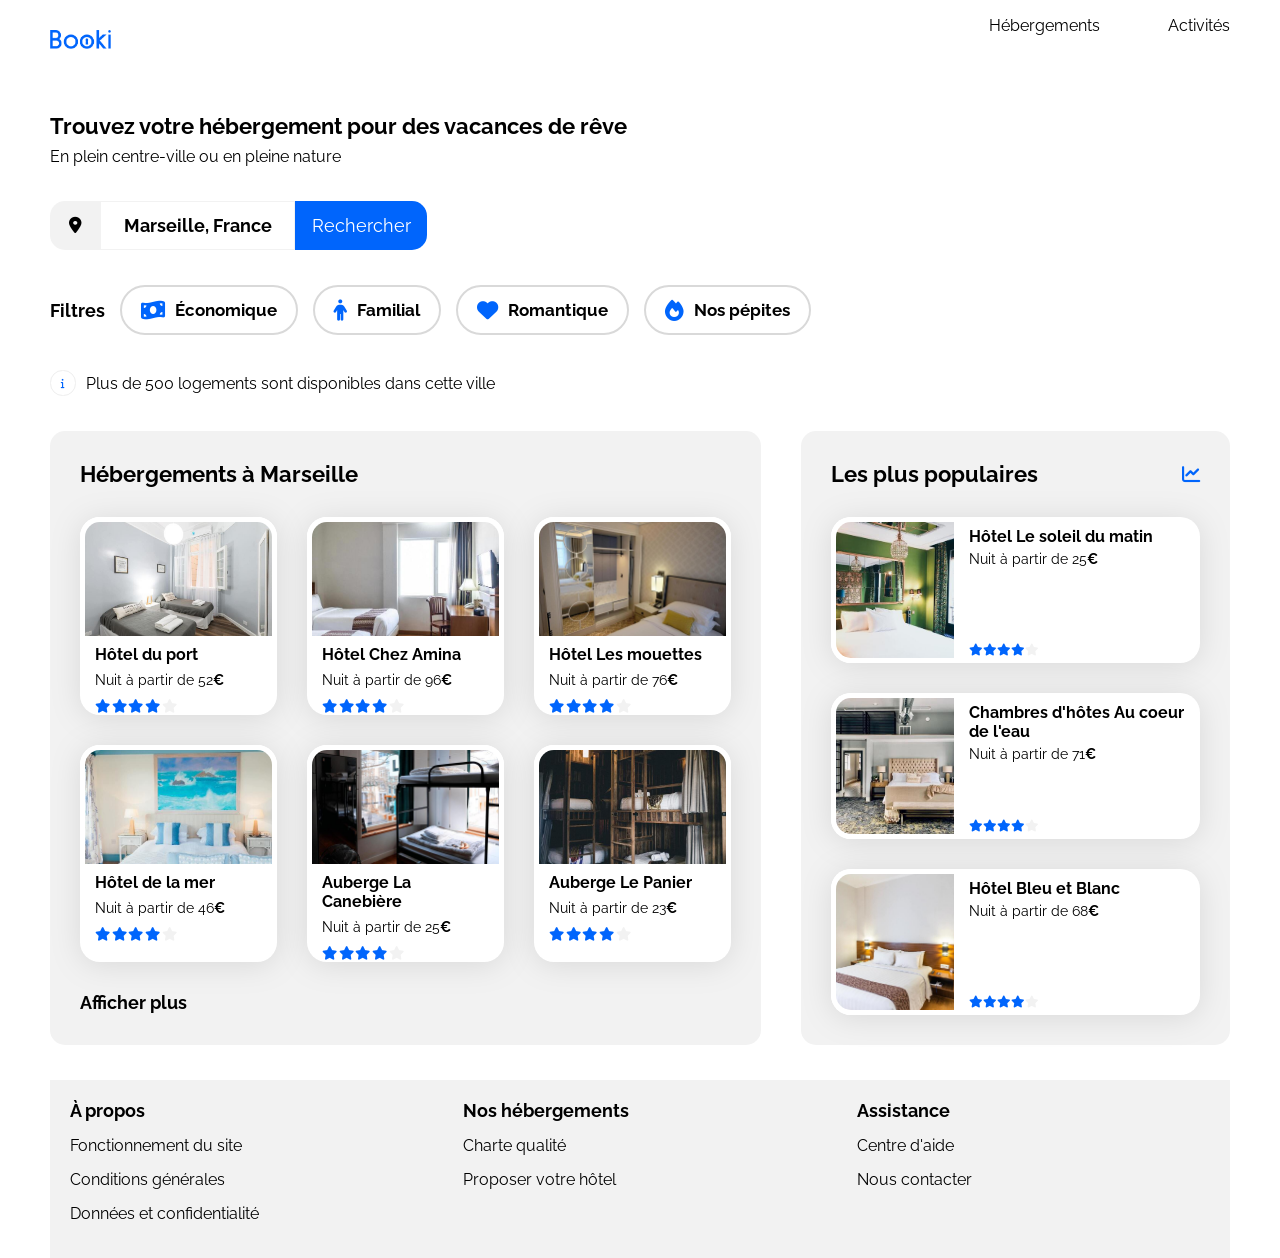
==== commit 20a3199a: "Finalisation HTML&CSS section hébergement" ====
--- a/accueil.html
+++ b/accueil.html
@@ -225,7 +225,7 @@
                                 </article>
                             </a>
                         </div>
-                        
+
                     </div>
                     
                     <a href="" id="plus_info">Afficher plus</a>
--- a/css/styleaccueil.css
+++ b/css/styleaccueil.css
@@ -67,6 +67,8 @@
 }
 
 /**************************** Partie commune ********************************************/
+/****************************************************************************************/
+
 /* Ajustement de la taille de police pour le menu de navigation et les liens du pied-de-page */
 /* Suppression de la marge intérieur gauche provenant
     du comportement par défault d'une liste ul ou ol */
@@ -75,7 +77,7 @@
     padding-left: 0;
 }
 
-/**************************** Header ********************************************/
+/**************************** HEADER ********************************************/
 /* Alignement horizontal du logo et du menu; positionnement sur les extremités 
 et ajout d'une marge inférieur pour la séparation avec le main*/
 header{
@@ -112,7 +114,9 @@
     
 }
 
-/********************************* Main *****************************************************/
+/********************************* MAIN *****************************************************/
+/********************************************************************************************/
+
 /* Mise en place d'un espacement entre les différentes section du main, marge entre
 main et footer et positionnement vertical des élements */
 main{
@@ -122,7 +126,8 @@
     margin-bottom: 35px;
 }
 
-/**************************** Section Recherche ********************************************/
+/**************************** Section RECHERCHE ********************************************/
+/*******************************************************************************************/
 
 /* Mise en disposition colonne et espacement des éléments */
 .selection{
@@ -245,7 +250,9 @@
 }
 
 
-/**************************** Section Hébergements&Populaires ********************************************/
+/**************************** Section HEBERGEMENTS & POPULAIRES ********************************************/
+/*********************************************************************************************************/
+
 /* Alignement horizontale de la section hébergement et l'aside populaire
 avec un espacement */
 .hebergement_et_pop{
@@ -254,9 +261,13 @@
     gap:40px;
 }
 
-/* Sizing de la section par rapport à l'aside */
+/* Sizing de la section par rapport à l'aside, mise en colonne avec du flexbox pour 
+ajouter un gap entre les élements */
 #hebergement{
     flex: 2;
+    display: flex;
+    flex-direction: column;
+    gap: 30px;
 }
 
 /* Intégration du fond de couleur, marge interne et arrondi des angles de 
@@ -267,10 +278,93 @@
     border-radius: 15px;
 }
 
-/**************************** Section Populaires ********************************************/
+/* Désactivation des input radio pour respecter une représantation purement graphique
+de la maquette pour les étoiles hébergements et populaires */
+.card_Info_Note input, .heb_card_Info_Note input{
+    display: none;
+}
+
+/**************************** Section Hébergement ********************************************/
+/********************************************************************************************/
+
+/* Mise en colonne des deux rangées séparé par 30px et sizing de la taille totale de la boite */
+.hebergement_contenu{
+    display: flex;
+    flex-direction: column;
+    gap: 30px;
+    height: 444.5px;
+}
+
+/* Rajout d'espacement horizontale entre les différentes cards et attribution d'une hauteur
+qui représente la moitié de l'espace disponible par le conteneur parent */
+.hebergement_rangee1, .hebergement_rangee2{
+    display: flex;
+    gap: 30px;
+    height: 50%;
+}
+
+/* Mise en forme des liens contenant les cards d'hébergements et ajustement de la largeur pour 
+correspondre à 1/3 de la tailel disponible */
+.hebergement_Lien{
+    display: flex;
+    width: 33%;
+    height: 100%;
+    border-radius: 20px;
+    background-color: white;
+    filter: drop-shadow(0px 3px 15px rgba(0, 0, 0, 0.1));
+}
+
+/* Ajustement de la largeur des articles pour prendre tout l'espace disponible soit les 
+33% définit au-dessus */
+.hebergement_Card{
+    width: 100%;
+}
+
+/* Sizing et mise en forme de l'image avec border-box pour qu'elle reste dans son conteneur */
+.hebergement_Card img{
+    object-fit: cover;
+    width: 100%;
+    height: 124px;
+    border-radius: 20px 20px 0 0;
+    border: solid 5px white;
+    box-sizing: border-box;
+}
+
+/* Espacement interne de la zone d'info  */
+.hebergement_Card_Info{
+    padding: 0 15px 0 15px;
+}
+
+/* Taille police du paragraphe, et ajout d'une marge supérieur et inférieur à 8px afin d'éviter
+de mettre son parent en flex uniquement pour ajouter un gap  */
+.heb_card_Info_Titre p{
+    font-size: var(--info-size);
+    margin-top: 8px;
+    margin-bottom: 8px;
+}
+
+/* Gestion des étoiles de notation, taille, disposition et espacement */
+.heb_card_Info_Note{
+    display: flex;
+    gap: 2.38px;
+}
+
+.heb_card_Info_Note .fa-star{
+    font-size: 0.85em;
+    width: 14.29px;
+    height: 13.25px;
+}
+
+/* Changement de la taille de la police */
+#plus_info{
+    font-size: var(--subtitle-size);
+}
+
+/**************************** Aside Populaires ********************************************/
+/********************************************************************************************/
 
 /* Réglage des card: hauteur et largeur, arrondis des angles, couleur d'arrière-plan
-et effet d'ombre portée */
+et effet d'ombre portée, pour le display ici on a le choix entre flex et block */
 .populaire_Lien{
     display: flex;
     width: 369px;
@@ -286,11 +380,13 @@
 }
 
 /* Réglage des images: image dimensionné pour remplir son parent en gardant son ratio(empêche la déformation),
-largeur et hauteur, arrondi des angles et bordure  */
+largeur et hauteur, arrondi des angles et bordure, et border-box pour que l'image et bordure rentre
+dans le conteneur  */
 .populaire_Card img {
     object-fit: cover;
-    width: 118px;
-    height: 136px;
+    width: 123px;
+    height: 146px;
+    box-sizing: border-box;
     border-radius: 20px 0 0 20px;
     border: solid 5px white;
     border-right: none;
@@ -336,12 +432,6 @@
 .card_Info_Note{
     display: flex;
     gap: 2px;
-}
-
-/* Désactivation des input radio pour respecter une représantation purement graphique
-de la maquette */
-.card_Info_Note input{
-    display: none;
 }
 
 /* Sizing pour les étoiles sans utilisation du fa-xs de Font Awesome */
@@ -358,7 +448,9 @@
 }
 
 
-/**************************** Footer ********************************************/
+/************************************** FOOTER *************************************************/
+/***********************************************************************************************/
+
 /* Mise en place du fond gris et alignement horizontale des sections */
 footer{
     display: flex;
@@ -380,7 +472,9 @@
     margin-bottom: 15px;
 }
 
-/********************************* Media queries *****************************/
+/********************************* MEDIA QUERIES *****************************/
+/******************************************************************************/
+
 /* Le code ci-dessous correspond à la version responsive uniquement */
 /* Responsive Tablette (>=768px et <= 1024) */
 @media (max-width: 1024px) {
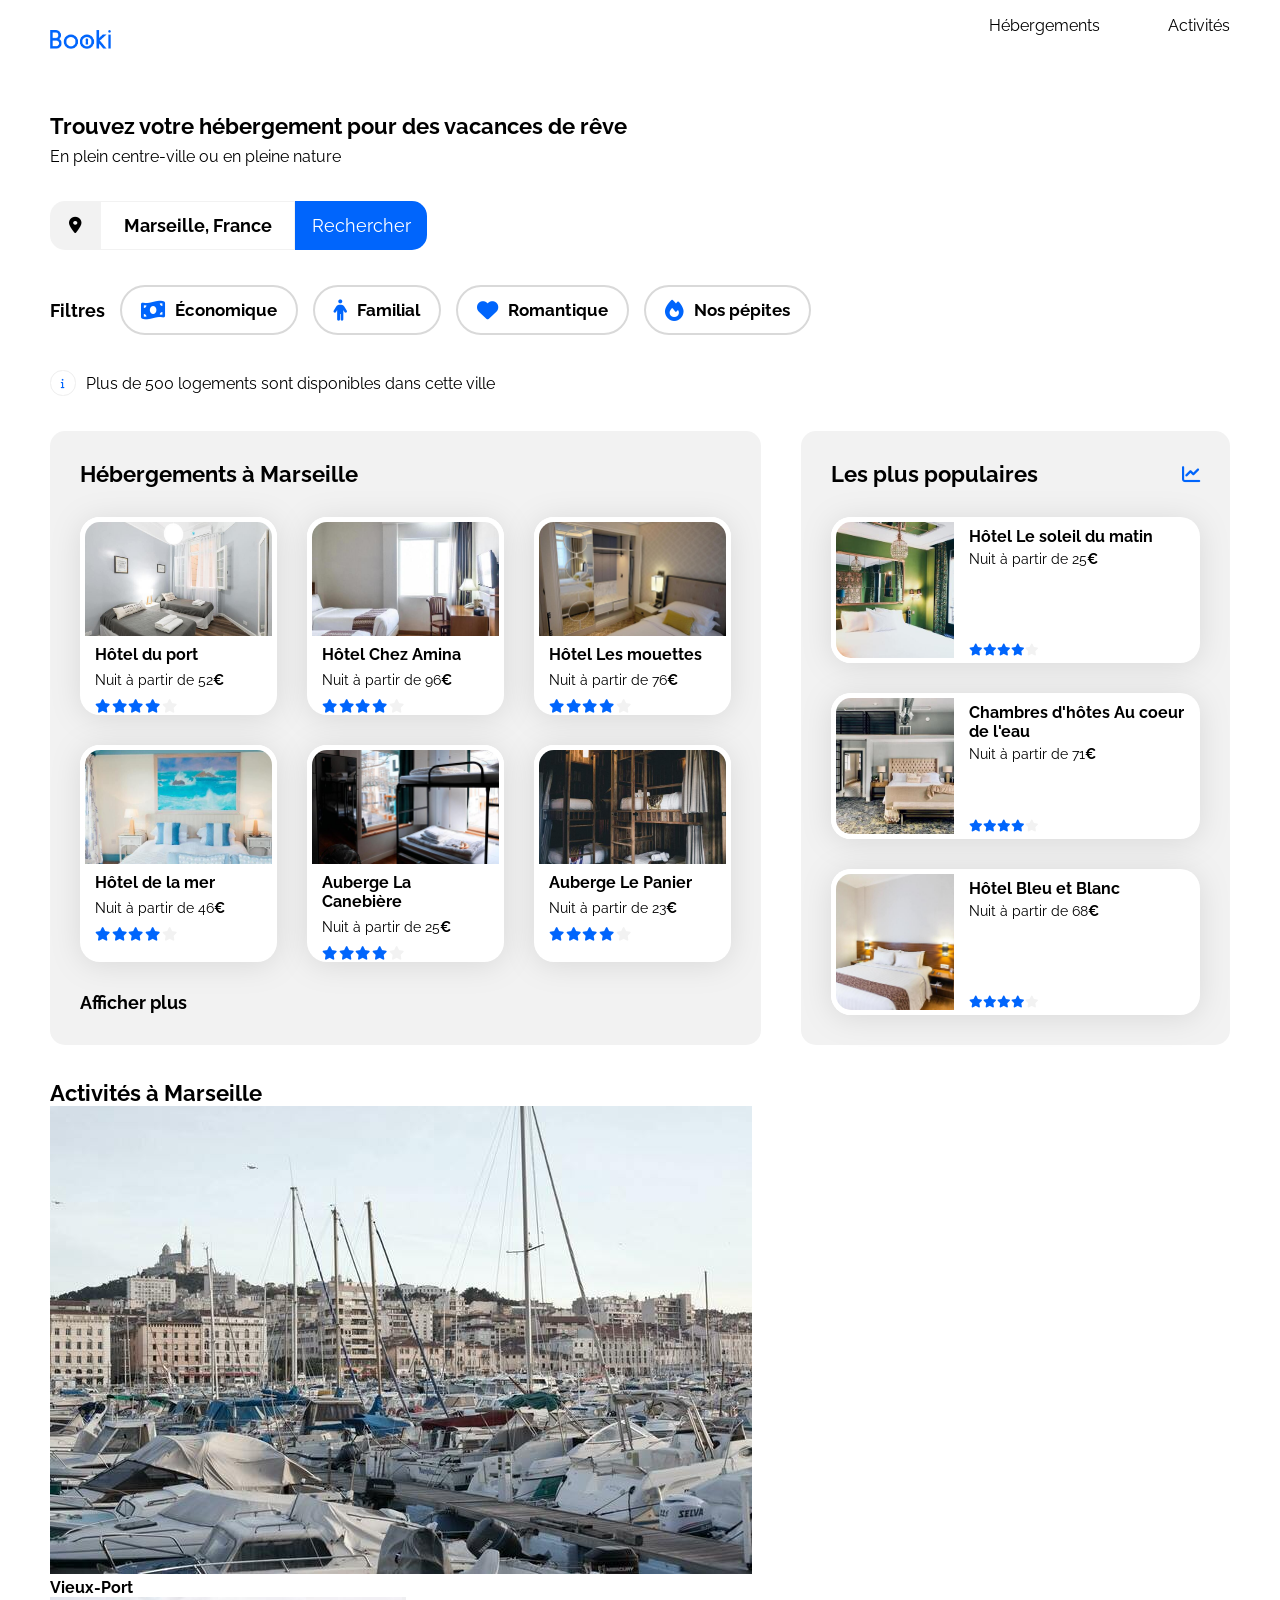
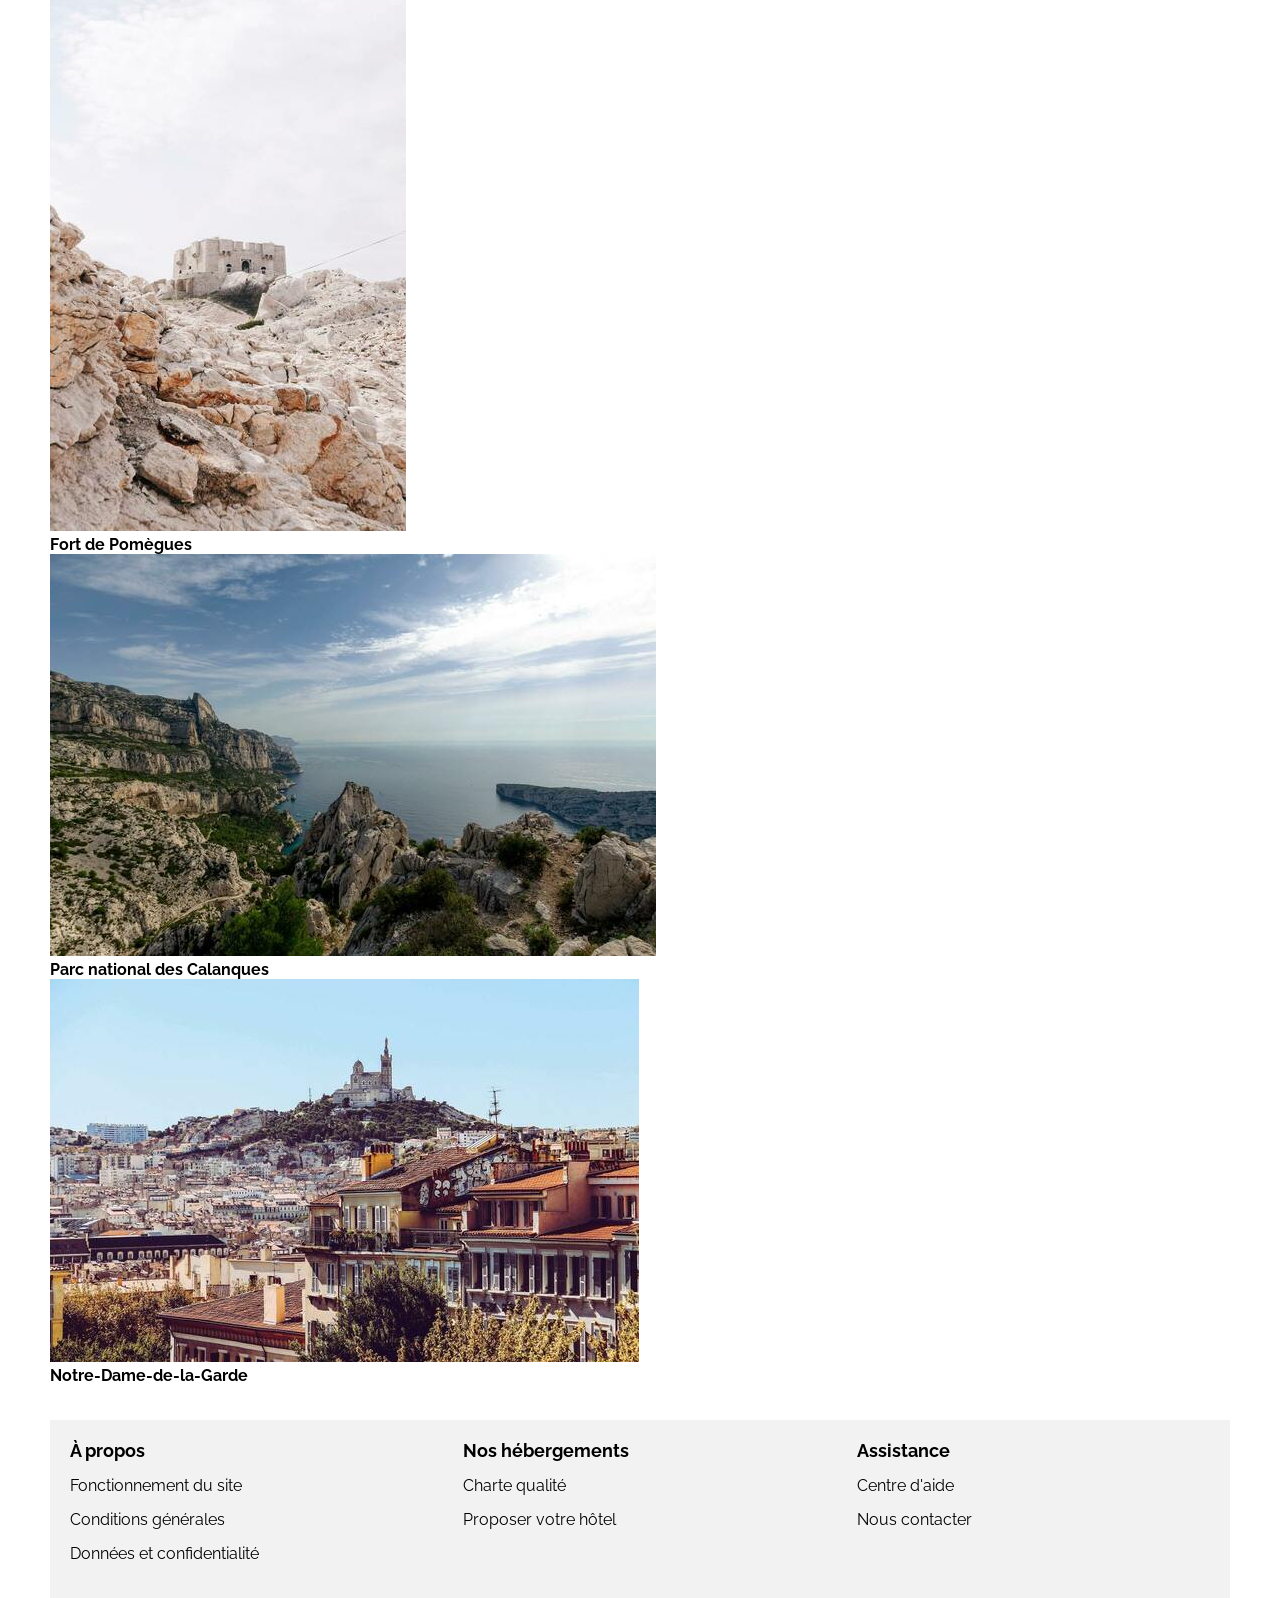
==== commit 2835991a: "Intégration HTML Activites" ====
--- a/accueil.html
+++ b/accueil.html
@@ -313,6 +313,49 @@
 
             </div>
 
+            <section id="activites">
+                <h2>Activités à Marseille</h2>
+                <div class="activites_rangee">
+
+                    <!-- Première Activitée -->
+                    <a href="" class="activites_Lien" id="act_Card1">
+                        <article class="activites_Card">
+                            <img src="images/activites/reno-laithienne.jpg" alt="Image du 'Vieux-Port' avec des bateaux">
+                            <!-- Partie contenant l'ensemble des infos lié à l'hôtel -->
+                            <h3>Vieux-Port</h3>     
+                        </article>
+                    </a>
+
+                    <!-- Deuxième Activitée -->
+                    <a href="" class="activites_Lien" id="act_Card2">
+                        <article class="activites_Card">
+                            <img src="images/activites/paul-hermann.jpg" alt="Image du 'Fort de pomègues' vu de loin">
+                            <!-- Partie contenant l'ensemble des infos lié à l'hôtel -->
+                            <h3>Fort de Pomègues</h3>     
+                        </article>
+                    </a>
+
+                    <!-- Troisième Activitée -->
+                    <a href="" class="activites_Lien" id="act_Card3">
+                        <article class="activites_Card">
+                            <img src="images/activites/kilyan-sockalingum.jpg" alt="Image de paysage du 'Parc national des Calanques'">
+                            <!-- Partie contenant l'ensemble des infos lié à l'hôtel -->
+                            <h3>Parc national des Calanques</h3>     
+                        </article>
+                    </a>
+
+                    <!-- Quatrième Activitée -->
+                    <a href="" class="activites_Lien" id="act_Card4">
+                        <article class="activites_Card">
+                            <img src="images/activites/florian-wehde.jpg" alt="Image de la basilique 'Notre dame de la garde'">
+                            <!-- Partie contenant l'ensemble des infos lié à l'hôtel -->
+                            <h3>Notre-Dame-de-la-Garde</h3>     
+                        </article>
+                    </a>
+
+                </div>
+            </section>
+
         </main> 
 
         <!-- Pied-de-page comprenant les infos complémentaire du site (charte, centre aide,etc..) -->
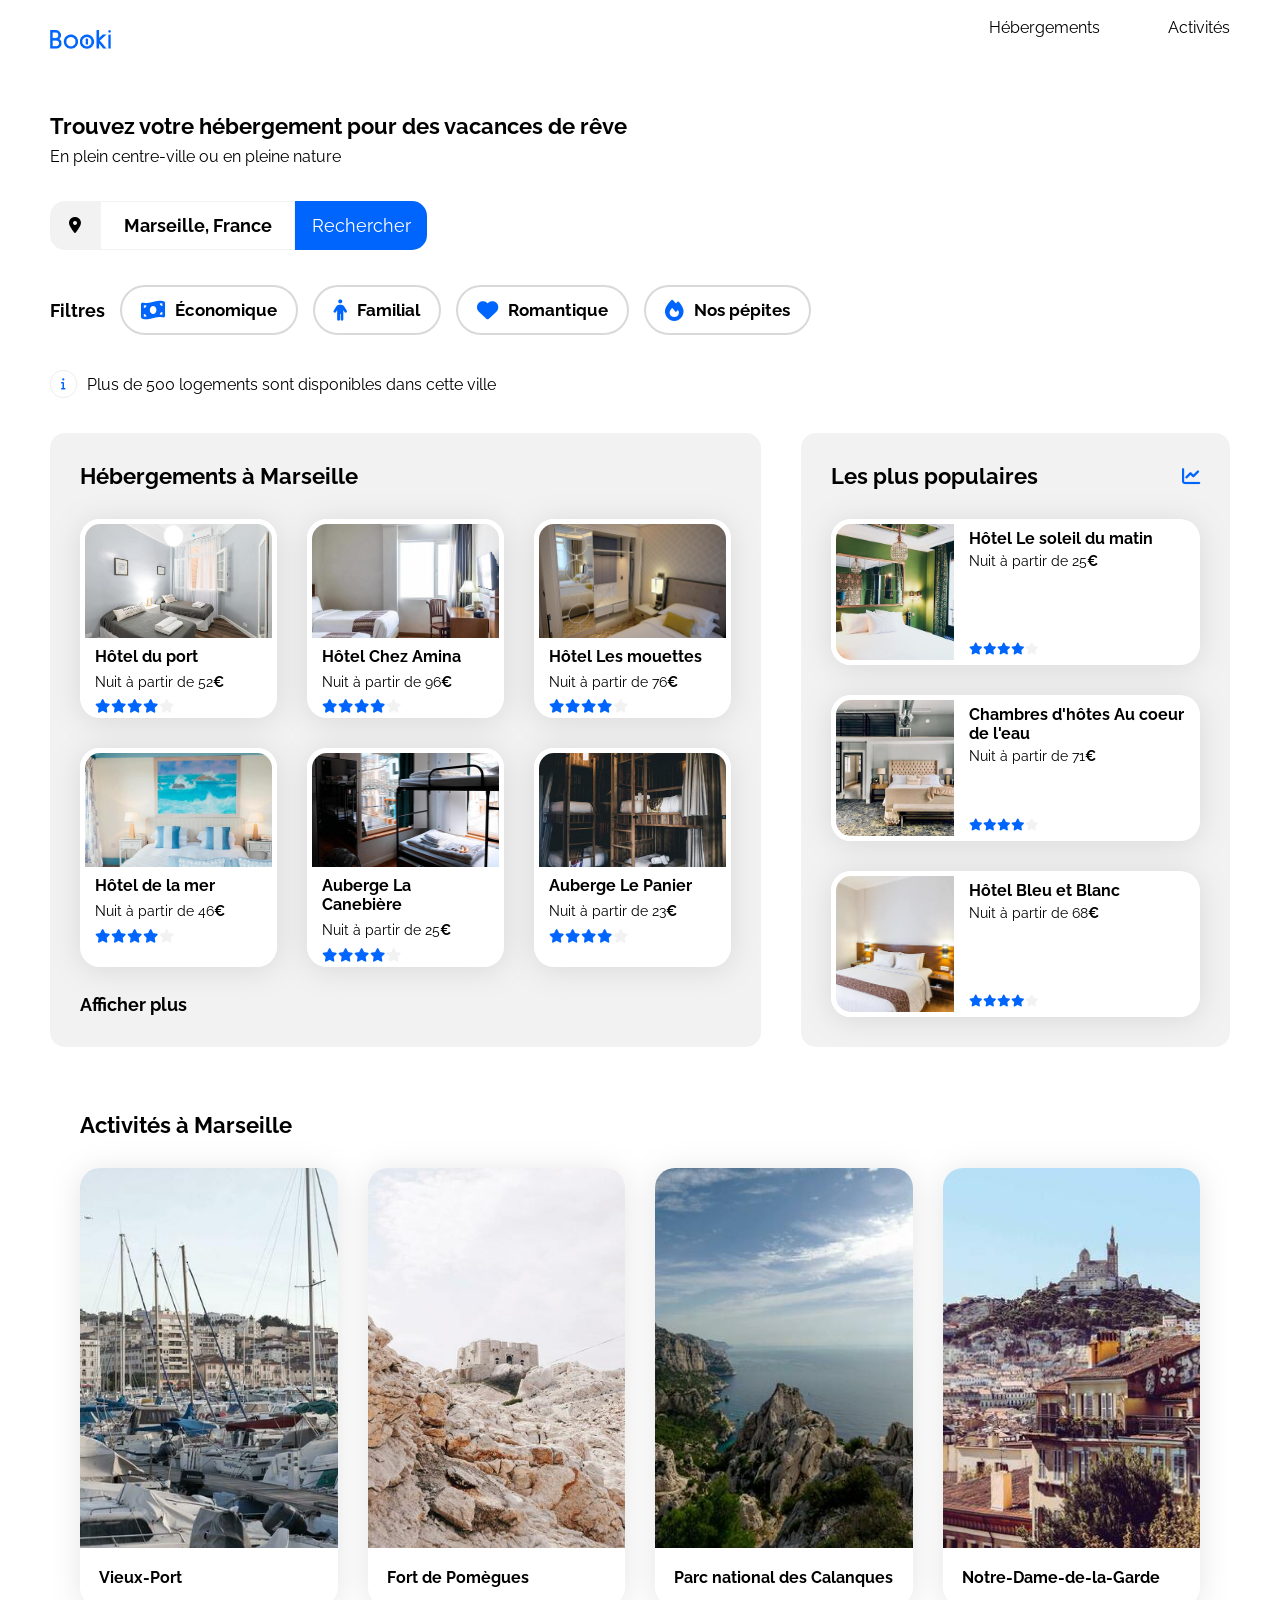
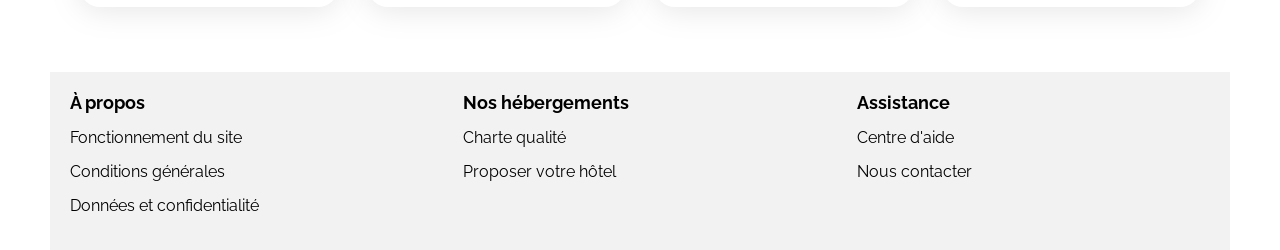
==== commit 8d723ab1: "debut modif après révision avec mentor" ====
--- a/accueil.html
+++ b/accueil.html
@@ -25,7 +25,7 @@
         <!-- En-tête de la page comprenant le logo et la
          navigation -->
         <header>
-            <a href="accueil.html"><img class="logoBooki" src="images/logo/Booki.png" alt="Logo d'accueil de l'agence de voyage Booki"></a>
+            <a href="/"><img class="logoBooki" src="images/logo/Booki.png" alt="Logo d'accueil de l'agence de voyage Booki"></a>
             <nav>
                 <ul id="menuNav">
                     <li><a href="#hebergement">Hébergements</a></li>
@@ -46,8 +46,8 @@
 
                 <!-- Formulaire de recherche de destination -->
                  
-                    <form id="form_selection">
-                        <button class="geoloc"><i class=" fa-solid fa-location-dot" aria-hidden="true"></i><span class="sr-only">Action: Votre localisation actuelle</span></button>
+                    <form id="form_selection" action="#" method="get">
+                        <label for="recherche" class="geoloc"><i class=" fa-solid fa-location-dot" aria-hidden="true"></i><span class="sr-only">Action: Votre localisation actuelle</span></label>
                         <input type="text" name="recherche" id="recherche" placeholder="Ville de votre choix" value="Marseille, France">
                         <button class="boutonRecherche"><span id="txtButton">Rechercher</span><span id="iButton"><i class="fa-solid fa-magnifying-glass"></i></span></button>
                     </form>
@@ -55,26 +55,24 @@
 
                 <!-- Zone de filtres -->
                 <div class="filtrer">
-                    <label for="boutonFiltre">Filtres</label>  
-                        <button class="boutonFiltre" id="boutonFiltre"><i class="fa-lg fa-solid fa-money-bill-wave" aria-hidden="true"></i>Économique</button>
+                    <p>Filtres</p>  
+                        <button class="boutonFiltre"><i class="fa-lg fa-solid fa-money-bill-wave" aria-hidden="true"></i>Économique</button>
                         <button class="boutonFiltre"><i class="fa-lg fa-solid fa-person" aria-hidden="true"></i>Familial</button>
                         <button class="boutonFiltre"><i class="fa-lg fa-solid fa-heart" aria-hidden="true"></i>Romantique</button>
                         <button class="boutonFiltre"><i class="fa-lg fa-solid fa-fire" aria-hidden="true"></i>Nos pépites</button>
                 </div>
 
                 <!-- Information complémentaire -->
-                <div class="info">
-                    <i class="fa-solid fa-info fa-border" aria-hidden="true"></i>
-                    <span class="sr-only">Information complémentaire</span>
-                    <p>Plus de 500 logements sont disponibles dans cette ville</p>
+                 <div class="info">
+                <i class="fa-solid fa-info fa-border" aria-hidden="true"></i><p>Plus de 500 logements sont disponibles dans cette ville</p>
                 </div>
             </section>
 
             <!-- Mise en place du contenu concernant l'hébergement -->
-            <div class="hebergement_et_pop">
+            <section class="hebergement_et_pop">
 
                 <!-- Section d'hébergements -->
-                <section id="hebergement">
+                <div id="hebergement">
                     <h2>Hébergements à Marseille</h2>
 
                     <!-- Contenu princpale de la section -->
@@ -84,7 +82,7 @@
                         <div class="hebergement_rangee1">
 
                             <!-- Première carte d'hébergement -->
-                            <a href="" class="hebergement_Lien" id="heb_Card1">
+                            <a href="#" class="hebergement_Lien" id="heb_Card1">
                                 <article class="hebergement_Card">
                                     <img src="images/hebergements/fred-kleber.jpg" alt="Image de la chambre d'hôtel 'Hôtel du port'">
                                     <!-- Partie contenant l'ensemble des infos lié à l'hôtel -->
@@ -94,20 +92,20 @@
                                             <p>Nuit à partir de 52<span id="euro">€</span></p>
                                         </div>
                                         <!-- Système de notation -->
-                                        <form class="heb_card_Info_Note">
-                                            <input type="radio" id="card4_star5" name="card4_note" value="5"><label for="card4_star5"><i class=" fa-solid fa-star" aria-hidden="true"></i></label>
-                                            <input type="radio" id="card4_star4" name="card4_note" value="4"><label for="card4_star4"><i class=" fa-solid fa-star" aria-hidden="true"></i></label>
-                                            <input type="radio" id="card4_star3" name="card4_note" value="3"><label for="card4_star3"><i class=" fa-solid fa-star" aria-hidden="true"></i></label>
-                                            <input type="radio" id="card4_star2" name="card4_note" value="2"><label for="card4_star2"><i class=" fa-solid fa-star" aria-hidden="true"></i></label>
-                                            <input type="radio" id="card4_star1" name="card4_note" value="1"><label for="card4_star1"><i class=" fa-solid fa-star neutral-star" aria-hidden="true"></i></label>
-                                            <span class="sr-only">Note de 4 sur 5 étoiles</span>
-                                        </form>
+                                        <div class="heb_card_Info_Note">
+                                            <i class="fa-xs fa-solid fa-star" aria-hidden="true"></i>
+                                            <i class="fa-xs fa-solid fa-star" aria-hidden="true"></i>
+                                            <i class="fa-xs fa-solid fa-star" aria-hidden="true"></i>
+                                            <i class="fa-xs fa-solid fa-star" aria-hidden="true"></i>
+                                            <i class="fa-xs fa-solid fa-star neutral-star" aria-hidden="true"></i>
+                                            <span class="sr-only">Note de 4 sur 5 étoiles</span>
+                                        </div>
                                     </div>
                                 </article>
                             </a>
 
                             <!-- Deuxième carte d'hébergement -->
-                            <a href="" class="hebergement_Lien" id="heb_Card2">
+                            <a href="#" class="hebergement_Lien" id="heb_Card2">
                                 <article class="hebergement_Card">
                                     <img src="images/hebergements/febrian-zakaria.jpg" alt="Image de la chambre d'hôtel 'Hôtel Chez Amina'">
                                     <!-- Partie contenant l'ensemble des infos lié à l'hôtel -->
@@ -117,20 +115,20 @@
                                             <p>Nuit à partir de 96<span id="euro">€</span></p>
                                         </div>
                                         <!-- Système de notation -->
-                                        <form class="heb_card_Info_Note">
-                                            <input type="radio" id="card5_star5" name="card5_note" value="5"><label for="card5_star5"><i class=" fa-solid fa-star" aria-hidden="true"></i></label>
-                                            <input type="radio" id="card5_star4" name="card5_note" value="4"><label for="card5_star4"><i class=" fa-solid fa-star" aria-hidden="true"></i></label>
-                                            <input type="radio" id="card5_star3" name="card5_note" value="3"><label for="card5_star3"><i class=" fa-solid fa-star" aria-hidden="true"></i></label>
-                                            <input type="radio" id="card5_star2" name="card5_note" value="2"><label for="card5_star2"><i class=" fa-solid fa-star" aria-hidden="true"></i></label>
-                                            <input type="radio" id="card5_star1" name="card5_note" value="1"><label for="card5_star1"><i class=" fa-solid fa-star neutral-star" aria-hidden="true"></i></label>
-                                            <span class="sr-only">Note de 4 sur 5 étoiles</span>
-                                        </form>
+                                        <div class="heb_card_Info_Note">
+                                            <i class="fa-xs fa-solid fa-star" aria-hidden="true"></i>
+                                            <i class="fa-xs fa-solid fa-star" aria-hidden="true"></i>
+                                            <i class="fa-xs fa-solid fa-star" aria-hidden="true"></i>
+                                            <i class="fa-xs fa-solid fa-star" aria-hidden="true"></i>
+                                            <i class="fa-xs fa-solid fa-star neutral-star" aria-hidden="true"></i>
+                                            <span class="sr-only">Note de 4 sur 5 étoiles</span>
+                                        </div>
                                     </div>
                                 </article>
                             </a>
 
                             <!-- Troisième carte d'hébergement -->
-                            <a href="" class="hebergement_Lien" id="heb_Card3">
+                            <a href="#" class="hebergement_Lien" id="heb_Card3">
                                 <article class="hebergement_Card">
                                     <img src="images/hebergements/reisetopia.jpg" alt="Image de la chambre d'hôtel 'Hôtel Les mouettes'">
                                     <!-- Partie contenant l'ensemble des infos lié à l'hôtel -->
@@ -140,14 +138,14 @@
                                             <p>Nuit à partir de 76<span id="euro">€</span></p>
                                         </div>
                                         <!-- Système de notation -->
-                                        <form class="heb_card_Info_Note">
-                                            <input type="radio" id="card6_star5" name="card6_note" value="5"><label for="card6_star5"><i class=" fa-solid fa-star" aria-hidden="true"></i></label>
-                                            <input type="radio" id="card6_star4" name="card6_note" value="4"><label for="card6_star4"><i class=" fa-solid fa-star" aria-hidden="true"></i></label>
-                                            <input type="radio" id="card6_star3" name="card6_note" value="3"><label for="card6_star3"><i class=" fa-solid fa-star" aria-hidden="true"></i></label>
-                                            <input type="radio" id="card6_star2" name="card6_note" value="2"><label for="card6_star2"><i class=" fa-solid fa-star" aria-hidden="true"></i></label>
-                                            <input type="radio" id="card6_star1" name="card6_note" value="1"><label for="card6_star1"><i class=" fa-solid fa-star neutral-star" aria-hidden="true"></i></label>
-                                            <span class="sr-only">Note de 4 sur 5 étoiles</span>
-                                        </form>
+                                        <div class="heb_card_Info_Note">
+                                            <i class="fa-xs fa-solid fa-star" aria-hidden="true"></i>
+                                            <i class="fa-xs fa-solid fa-star" aria-hidden="true"></i>
+                                            <i class="fa-xs fa-solid fa-star" aria-hidden="true"></i>
+                                            <i class="fa-xs fa-solid fa-star" aria-hidden="true"></i>
+                                            <i class="fa-xs fa-solid fa-star neutral-star" aria-hidden="true"></i>
+                                            <span class="sr-only">Note de 4 sur 5 étoiles</span>
+                                        </div>
                                     </div>
                                 </article>
                             </a>
@@ -157,7 +155,7 @@
                         <div class="hebergement_rangee2">
 
                             <!-- Quatrième carte d'hébergement -->
-                            <a href="" class="hebergement_Lien" id="heb_Card4">
+                            <a href="#" class="hebergement_Lien" id="heb_Card4">
                                 <article class="hebergement_Card">
                                     <img src="images/hebergements/annie-spratt.jpg" alt="Image de la chambre d'hôtel 'Hôtel de la mer'">
                                     <!-- Partie contenant l'ensemble des infos lié à l'hôtel -->
@@ -167,20 +165,20 @@
                                             <p>Nuit à partir de 46<span id="euro">€</span></p>
                                         </div>
                                         <!-- Système de notation -->
-                                        <form class="heb_card_Info_Note">
-                                            <input type="radio" id="card7_star5" name="card7_note" value="5"><label for="card7_star5"><i class=" fa-solid fa-star" aria-hidden="true"></i></label>
-                                            <input type="radio" id="card7_star4" name="card7_note" value="4"><label for="card7_star4"><i class=" fa-solid fa-star" aria-hidden="true"></i></label>
-                                            <input type="radio" id="card7_star3" name="card7_note" value="3"><label for="card7_star3"><i class=" fa-solid fa-star" aria-hidden="true"></i></label>
-                                            <input type="radio" id="card7_star2" name="card7_note" value="2"><label for="card7_star2"><i class=" fa-solid fa-star" aria-hidden="true"></i></label>
-                                            <input type="radio" id="card7_star1" name="card7_note" value="1"><label for="card7_star1"><i class=" fa-solid fa-star neutral-star" aria-hidden="true"></i></label>
-                                            <span class="sr-only">Note de 4 sur 5 étoiles</span>
-                                        </form>
+                                        <div class="heb_card_Info_Note">
+                                            <i class="fa-xs fa-solid fa-star" aria-hidden="true"></i>
+                                            <i class="fa-xs fa-solid fa-star" aria-hidden="true"></i>
+                                            <i class="fa-xs fa-solid fa-star" aria-hidden="true"></i>
+                                            <i class="fa-xs fa-solid fa-star" aria-hidden="true"></i>
+                                            <i class="fa-xs fa-solid fa-star neutral-star" aria-hidden="true"></i>
+                                            <span class="sr-only">Note de 4 sur 5 étoiles</span>
+                                        </div>
                                     </div>
                                 </article>
                             </a>
 
                             <!-- Cinquième carte d'hébergement -->
-                            <a href="" class="hebergement_Lien" id="heb_Card5">
+                            <a href="#" class="hebergement_Lien" id="heb_Card5">
                                 <article class="hebergement_Card">
                                     <img src="images/hebergements/marcus-loke.jpg" alt="Image de l'Auberge 'la Canebière'">
                                     <!-- Partie contenant l'ensemble des infos lié à l'hôtel -->
@@ -190,20 +188,20 @@
                                             <p>Nuit à partir de 25<span id="euro">€</span></p>
                                         </div>
                                         <!-- Système de notation -->
-                                        <form class="heb_card_Info_Note">
-                                            <input type="radio" id="card8_star5" name="card8_note" value="5"><label for="card8_star5"><i class=" fa-solid fa-star" aria-hidden="true"></i></label>
-                                            <input type="radio" id="card8_star4" name="card8_note" value="4"><label for="card8_star4"><i class=" fa-solid fa-star" aria-hidden="true"></i></label>
-                                            <input type="radio" id="card8_star3" name="card8_note" value="3"><label for="card8_star3"><i class=" fa-solid fa-star" aria-hidden="true"></i></label>
-                                            <input type="radio" id="card8_star2" name="card8_note" value="2"><label for="card8_star2"><i class=" fa-solid fa-star" aria-hidden="true"></i></label>
-                                            <input type="radio" id="card8_star1" name="card8_note" value="1"><label for="card8_star1"><i class=" fa-solid fa-star neutral-star" aria-hidden="true"></i></label>
-                                            <span class="sr-only">Note de 4 sur 5 étoiles</span>
-                                        </form>
+                                        <div class="heb_card_Info_Note">
+                                            <i class="fa-xs fa-solid fa-star" aria-hidden="true"></i>
+                                            <i class="fa-xs fa-solid fa-star" aria-hidden="true"></i>
+                                            <i class="fa-xs fa-solid fa-star" aria-hidden="true"></i>
+                                            <i class="fa-xs fa-solid fa-star" aria-hidden="true"></i>
+                                            <i class="fa-xs fa-solid fa-star neutral-star" aria-hidden="true"></i>
+                                            <span class="sr-only">Note de 4 sur 5 étoiles</span>
+                                        </div>
                                     </div>
                                 </article>
                             </a>
 
                             <!-- Sixième carte d'hébergement -->
-                            <a href="" class="hebergement_Lien" id="heb_Card6">
+                            <a href="#" class="hebergement_Lien" id="heb_Card6">
                                 <article class="hebergement_Card">
                                     <img src="images/hebergements/nicate-lee.jpg" alt="Image de l'auberge 'Le Panier'">
                                     <!-- Partie contenant l'ensemble des infos lié à l'hôtel -->
@@ -213,14 +211,14 @@
                                             <p>Nuit à partir de 23<span id="euro">€</span></p>
                                         </div>
                                         <!-- Système de notation -->
-                                        <form class="heb_card_Info_Note">
-                                            <input type="radio" id="card9_star5" name="card9_note" value="5"><label for="card9_star5"><i class=" fa-solid fa-star" aria-hidden="true"></i></label>
-                                            <input type="radio" id="card9_star4" name="card9_note" value="4"><label for="card9_star4"><i class=" fa-solid fa-star" aria-hidden="true"></i></label>
-                                            <input type="radio" id="card9_star3" name="card9_note" value="3"><label for="card9_star3"><i class=" fa-solid fa-star" aria-hidden="true"></i></label>
-                                            <input type="radio" id="card9_star2" name="card9_note" value="2"><label for="card9_star2"><i class=" fa-solid fa-star" aria-hidden="true"></i></label>
-                                            <input type="radio" id="card9_star1" name="card9_note" value="1"><label for="card9_star1"><i class=" fa-solid fa-star neutral-star" aria-hidden="true"></i></label>
-                                            <span class="sr-only">Note de 4 sur 5 étoiles</span>
-                                        </form>
+                                        <div class="heb_card_Info_Note">
+                                            <i class="fa-xs fa-solid fa-star" aria-hidden="true"></i>
+                                            <i class="fa-xs fa-solid fa-star" aria-hidden="true"></i>
+                                            <i class="fa-xs fa-solid fa-star" aria-hidden="true"></i>
+                                            <i class="fa-xs fa-solid fa-star" aria-hidden="true"></i>
+                                            <i class="fa-xs fa-solid fa-star neutral-star" aria-hidden="true"></i>
+                                            <span class="sr-only">Note de 4 sur 5 étoiles</span>
+                                        </div>
                                     </div>
                                 </article>
                             </a>
@@ -229,7 +227,7 @@
                     </div>
                     
                     <a href="" id="plus_info">Afficher plus</a>
-                </section>
+                </div>
 
                 <!-- Mise en place de la partie indépendante concernant les hébergements les plus populaires -->
                 <aside class="populaire">
@@ -241,7 +239,7 @@
                     </div>
 
                     <!-- Première carte d'hôtel populaire -->
-                    <a href="" class="populaire_Lien" id="pop_Card1">
+                    <a href="#" class="populaire_Lien" id="pop_Card1">
                         <article class="populaire_Card">
                             <img src="images/hebergements/emile-guillemot.jpg" alt="Image de la chambre d'hôtel 'Le soleil du matin'">
                             <!-- Partie contenant l'ensemble des infos lié à l'hôtel -->
@@ -251,20 +249,20 @@
                                     <p>Nuit à partir de 25<span id="euro">€</span></p>
                                 </div>
                                 <!-- Système de notation -->
-                                <form class="card_Info_Note">
-                                    <input type="radio" id="card1_star5" name="card1_note" value="5"><label for="card1_star5"><i class=" fa-solid fa-star" aria-hidden="true"></i></label>
-                                    <input type="radio" id="card1_star4" name="card1_note" value="4"><label for="card1_star4"><i class=" fa-solid fa-star" aria-hidden="true"></i></label>
-                                    <input type="radio" id="card1_star3" name="card1_note" value="3"><label for="card1_star3"><i class=" fa-solid fa-star" aria-hidden="true"></i></label>
-                                    <input type="radio" id="card1_star2" name="card1_note" value="2"><label for="card1_star2"><i class=" fa-solid fa-star" aria-hidden="true"></i></label>
-                                    <input type="radio" id="card1_star1" name="card1_note" value="1"><label for="card1_star1"><i class=" fa-solid fa-star neutral-star" aria-hidden="true"></i></label>
+                                <div class="card_Info_Note">
+                                    <i class="fa-xs fa-solid fa-star" aria-hidden="true"></i>
+                                    <i class="fa-xs fa-solid fa-star" aria-hidden="true"></i>
+                                    <i class="fa-xs fa-solid fa-star" aria-hidden="true"></i>
+                                    <i class="fa-xs fa-solid fa-star" aria-hidden="true"></i>
+                                    <i class="fa-xs fa-solid fa-star neutral-star" aria-hidden="true"></i>
                                     <span class="sr-only">Note de 4 sur 5 étoiles</span>
-                                </form>
+                                </div>
                             </div>
                         </article>
                     </a>
 
                     <!-- Seconde carte d'hôtel  populaire -->
-                    <a href="" class="populaire_Lien" id="pop_Card2">
+                    <a href="#" class="populaire_Lien" id="pop_Card2">
                         <article class="populaire_Card">
                             <img src="images/hebergements/aw-creative.jpg" alt="Image de la chambre d'hôte 'Au coeur de l'eau'">
                             <!-- Partie contenant l'ensemble des infos lié à l'hôtel -->
@@ -274,20 +272,20 @@
                                     <p>Nuit à partir de 71<span id="euro">€</span></p>
                                 </div>
                                 <!-- Système de notation -->
-                                <form class="card_Info_Note">
-                                    <input type="radio" id="card2_star5" name="card2_note" value="5"><label for="card2_star5"><i class=" fa-solid fa-star" aria-hidden="true"></i></label>
-                                    <input type="radio" id="card2_star4" name="card2_note" value="4"><label for="card2_star4"><i class=" fa-solid fa-star" aria-hidden="true"></i></label>
-                                    <input type="radio" id="card2_star3" name="card2_note" value="3"><label for="card2_star3"><i class=" fa-solid fa-star" aria-hidden="true"></i></label>
-                                    <input type="radio" id="card2_star2" name="card2_note" value="2"><label for="card2_star2"><i class=" fa-solid fa-star" aria-hidden="true"></i></label>
-                                    <input type="radio" id="card2_star1" name="card2_note" value="1"><label for="card2_star1"><i class=" fa-solid fa-star neutral-star" aria-hidden="true"></i></label>
+                                <div class="card_Info_Note">
+                                    <i class="fa-xs fa-solid fa-star" aria-hidden="true"></i>
+                                    <i class="fa-xs fa-solid fa-star" aria-hidden="true"></i>
+                                    <i class="fa-xs fa-solid fa-star" aria-hidden="true"></i>
+                                    <i class="fa-xs fa-solid fa-star" aria-hidden="true"></i>
+                                    <i class="fa-xs fa-solid fa-star neutral-star" aria-hidden="true"></i>
                                     <span class="sr-only">Note de 4 sur 5 étoiles</span>
-                                </form>
+                                </div>
                             </div>
                         </article>
                     </a>
 
                     <!-- Troisème carte d'hôtel  populaire -->
-                    <a href="" class="populaire_Lien" id="pop_Card3">
+                    <a href="#" class="populaire_Lien" id="pop_Card3">
                         <article class="populaire_Card">
                             <img src="images/hebergements/febrian-zakaria2.jpg" alt="Image de la chambre d'hôtel 'Bleu et Blanc'">
                             <!-- Partie contenant l'ensemble des infos lié à l'hôtel -->
@@ -297,28 +295,28 @@
                                     <p>Nuit à partir de 68<span id="euro">€</span></p>
                                 </div>
                                 <!-- Système de notation -->
-                                <form class="card_Info_Note">
-                                    <input type="radio" id="card3_star5" name="card3_note" value="5"><label for="card3_star5"><i class=" fa-solid fa-star" aria-hidden="true"></i></label>
-                                    <input type="radio" id="card3_star4" name="card3_note" value="4"><label for="card3_star4"><i class=" fa-solid fa-star" aria-hidden="true"></i></label>
-                                    <input type="radio" id="card3_star3" name="card3_note" value="3"><label for="card3_star3"><i class=" fa-solid fa-star" aria-hidden="true"></i></label>
-                                    <input type="radio" id="card3_star2" name="card3_note" value="2"><label for="card3_star2"><i class=" fa-solid fa-star" aria-hidden="true"></i></label>
-                                    <input type="radio" id="card3_star1" name="card3_note" value="1"><label for="card3_star1"><i class=" fa-solid fa-star neutral-star" aria-hidden="true"></i></label>
+                                <div class="card_Info_Note">
+                                    <i class="fa-xs fa-solid fa-star" aria-hidden="true"></i>
+                                    <i class="fa-xs fa-solid fa-star" aria-hidden="true"></i>
+                                    <i class="fa-xs fa-solid fa-star" aria-hidden="true"></i>
+                                    <i class="fa-xs fa-solid fa-star" aria-hidden="true"></i>
+                                    <i class="fa-xs fa-solid fa-star neutral-star" aria-hidden="true"></i>
                                     <span class="sr-only">Note de 4 sur 5 étoiles</span>
-                                </form>
+                                </div>
                             </div>
                         </article>
                     </a>
                    
                 </aside>
 
-            </div>
+            </section>
 
             <section id="activites">
                 <h2>Activités à Marseille</h2>
                 <div class="activites_rangee">
 
                     <!-- Première Activitée -->
-                    <a href="" class="activites_Lien" id="act_Card1">
+                    <a href="#" class="activites_Lien" id="act_Card1">
                         <article class="activites_Card">
                             <img src="images/activites/reno-laithienne.jpg" alt="Image du 'Vieux-Port' avec des bateaux">
                             <!-- Partie contenant l'ensemble des infos lié à l'hôtel -->
@@ -327,7 +325,7 @@
                     </a>
 
                     <!-- Deuxième Activitée -->
-                    <a href="" class="activites_Lien" id="act_Card2">
+                    <a href="#" class="activites_Lien" id="act_Card2">
                         <article class="activites_Card">
                             <img src="images/activites/paul-hermann.jpg" alt="Image du 'Fort de pomègues' vu de loin">
                             <!-- Partie contenant l'ensemble des infos lié à l'hôtel -->
@@ -336,7 +334,7 @@
                     </a>
 
                     <!-- Troisième Activitée -->
-                    <a href="" class="activites_Lien" id="act_Card3">
+                    <a href="#" class="activites_Lien" id="act_Card3">
                         <article class="activites_Card">
                             <img src="images/activites/kilyan-sockalingum.jpg" alt="Image de paysage du 'Parc national des Calanques'">
                             <!-- Partie contenant l'ensemble des infos lié à l'hôtel -->
@@ -345,7 +343,7 @@
                     </a>
 
                     <!-- Quatrième Activitée -->
-                    <a href="" class="activites_Lien" id="act_Card4">
+                    <a href="#" class="activites_Lien" id="act_Card4">
                         <article class="activites_Card">
                             <img src="images/activites/florian-wehde.jpg" alt="Image de la basilique 'Notre dame de la garde'">
                             <!-- Partie contenant l'ensemble des infos lié à l'hôtel -->
@@ -361,32 +359,32 @@
         <!-- Pied-de-page comprenant les infos complémentaire du site (charte, centre aide,etc..) -->
         <footer>
             <!-- 1er colonne -->
-            <section class="sectionFooter">
-                <h4>À propos</h4>
+            <article class="sectionFooter">
+                <h2>À propos</h2>
                 <ul class="listeFooter">
-                    <li><a href="">Fonctionnement du site</a></li>
-                    <li><a href="">Conditions générales</a></li>
-                    <li><a href="">Données et confidentialité</a></li>
+                    <li><a href="#">Fonctionnement du site</a></li>
+                    <li><a href="#">Conditions générales</a></li>
+                    <li><a href="#">Données et confidentialité</a></li>
                 </ul>
-            </section>
+            </article>
 
             <!-- 2ème colonne -->
-            <section class="sectionFooter">
-                <h4>Nos hébergements</h4>
+            <article class="sectionFooter">
+                <h2>Nos hébergements</h2>
                 <ul class="listeFooter">
-                    <li><a href="">Charte qualité</a></li>
-                    <li><a href="">Proposer votre hôtel</a></li>
+                    <li><a href="#">Charte qualité</a></li>
+                    <li><a href="#">Proposer votre hôtel</a></li>
                 </ul>
-            </section>
+            </article>
 
             <!-- 3ème colonne -->
-            <section class="sectionFooter">
-                <h4>Assistance</h4>
+            <article class="sectionFooter">
+                <h2>Assistance</h2>
                 <ul class="listeFooter">
-                    <li><a href="">Centre d'aide</a></li>
-                    <li><a href="">Nous contacter</a></li>
+                    <li><a href="#">Centre d'aide</a></li>
+                    <li><a href="#">Nous contacter</a></li>
                 </ul>
-            </section>
+            </article>
         </footer>   
 </body>
 </html>
--- a/css/styleaccueil.css
+++ b/css/styleaccueil.css
@@ -1,8 +1,10 @@
 /****** General ***********/
-/* Mise en place de la police globale du site et mise à 0 des marges notamment pour le body*/
+/* Mise en place de la police globale du site et mise à 0 des marges notamment pour le body,
+utilisation de scrool-behavior pour un défilement moins sec avec les liens d'ancres du menu nav*/
 * {
     font-family: 'Raleway', sans-serif;
     margin:0;
+    scroll-behavior: smooth;
 }
 
 /* Mise en place de la charte graphique du site au niveau 
@@ -23,10 +25,7 @@
 body{
     max-width: 1440px;
     min-width: 320px;
-    /* prise en compte la bordure et le remplissage dans la valeur définie pour la largeur et la hauteur */
-    box-sizing: border-box;
-    padding: 0 50px;
-    margin: auto;
+    padding: 0 50px;  
 }
 
 /* Affectation de la main color sur la classe fa-solid déstiné 
@@ -47,6 +46,11 @@
     text-decoration: none;
 }
 
+/* Mise en forme du curseur souris en pointeur pour les boutons */
+button{
+    cursor: pointer;
+}
+
 /* Paramètrage de la taille et épaisseur des titres */
 /* Réglage de la taille du titre H1 et marge avant le paragraphe */
 .selection-title h1{
@@ -62,7 +66,7 @@
     font-size: var(--normal-size);
 }
 
-h4{
+.sectionFooter h2{
     font-size: var(--subtitle-size);
 }
 
@@ -100,18 +104,18 @@
     gap:68px;
 }
 
-/* Suppression des puces et ajout d'un espacement pour placer la future bordure */
+/* Suppression des puces et ajout d'un espacement, Mise en page de la bordure qui apparait
+au survol du menu ainsi que d'une bordure en-dessous camouflé pour la partie responsive */
 #menuNav li{
     list-style-type: none;
     padding-top: 16px;
-}
-/* Mise en page de la bordure au survol du menu ainsi que d'une bordure en-dessous camouflé
-pour la partie responsive*/
+    border-top: solid 2px transparent;
+    border-bottom: solid 2px transparent;
+}
+/* Changement des couleurs au survol*/
 #menuNav li:hover{
     color:var(--main-color);
-    border-top: solid 2px;
-    border-bottom: solid 2px transparent;
-    
+    border-top-color: var(--main-color);
 }
 
 /********************************* MAIN *****************************************************/
@@ -163,12 +167,15 @@
     font-weight: 700;
 }
 
-/* Mise en place de la bordure et ses arrondis et taille min */
+/* Mise en place de la bordure et ses arrondis et taille min, centrage de l'icone 
+dans le label */
 .geoloc{
     border: 1px;
     border-radius: 15px 0 0 15px;
     min-width: 50px;
     background-color: var(--main-bg-color);
+    padding-top: 15px;
+    text-align: center;
 }
 
 /* Changement de la couleur de l'icone de géolocalisation */
@@ -176,7 +183,7 @@
 .fa-location-dot{
     width: 14px;
     height: 18px;
-    font-size: 1.25em;
+    font-size: 1em;
     color: black;
 }
 
@@ -198,8 +205,8 @@
     width: 60%;
 }
 
-/* Ajout des marges intérieur, épaisseur et taille police du label */
-.filtrer label{
+/* Ajout des marges intérieur, épaisseur et taille police du paragraphe */
+.filtrer p{
     padding: 14.5px 0 14.5px 0;
     font-weight:700;
     font-size: var(--subtitle-size);
@@ -227,26 +234,28 @@
 }
 
 /************************ Partie info complémentaire *************************************/
-/* Mise en ligne des éléments, centrage vertical du p et font-size à 10px
-pour paramètrer la taille de l'icone en héritage et ne pas utiliser
+/*  font-size à 10px pour paramètrer la taille de l'icone en héritage et ne pas utiliser
 le sizing Font Awesome  */
-.info{
-    display: flex;
-    align-items: center; 
-    font-size: 10px;
-}
-
-/* On remets la taille des paragraphes influencer ci-dessus */
+.info i{
+    font-size: 12px;
+}
+
 .info p, .selection-title p{
     font-size: var(--normal-size);
+}
+
+/* sans le div j'ai un jeu dans l'alignement verticale entre le i et le p si je mets le <i> dans le <p> directement */
+.info{
+    display: flex;
+    align-items: center;
 }
 
 /* Paramètrage de l'icone, marge avec le <p>, mise en place de la bordure en cercle */
 .fa-info{
     margin-right: 10px;
     --fa-border-width: 1px;
-    --fa-border-padding: 7px 10px 7px 10.25px;
-    --fa-border-radius:12.5px;
+    --fa-border-padding: 7px 10px 7px 10px;
+    --fa-border-radius: 13px;
 }
 
 
@@ -345,19 +354,17 @@
 
 /* Gestion des étoiles de notation, taille, disposition et espacement */
 .heb_card_Info_Note{
-    display: flex;
-    gap: 2.38px;
+    
 }
 
 .heb_card_Info_Note .fa-star{
     font-size: 0.85em;
-    width: 14.29px;
-    height: 13.25px;
 }
 
 /* Changement de la taille de la police */
 #plus_info{
     font-size: var(--subtitle-size);
+
 }
 
 /**************************** Aside Populaires ********************************************/
@@ -438,7 +445,6 @@
 .fa-star{
     width: 12px;
     height: 12px;
-    font-size: 0.75em;
 }
 /* Même chose sur l'icone de statistique */
 .fa-chart-line{
@@ -447,6 +453,52 @@
     font-size: 1.15em;
 }
 
+/*********************************** SECTION ACTIVITES ********************************************/
+/********************************************************************************************/
+
+/* Mise en place des marges intérieur de la section */
+#activites{
+    padding: 30px;
+}
+
+/* Alignement horizontale des éléments de la rangée avec espacement des élements et ajout
+d'une marge au-dessus avec le titre */
+.activites_rangee{
+    display: flex;
+    gap: 30px;
+    margin-top: 30px;
+}
+
+/* Sizing des cards d'activités et effet d'ombrage  */
+.activites_Lien{
+    display: flex;
+    width: 25%;
+    height: 439px;
+    filter: drop-shadow(0px 3px 15px rgba(0, 0, 0, 0.1));
+}
+
+/* Mise en colonne du contenu des cards activités et taille ajuster à son conteneur */
+.activites_Card{
+    width: 100%;
+    display: flex;
+    flex-direction: column;
+}
+
+/* Sizing en largeur et hauteur de l'image, arrondis des angles supérieur et redimensionnement en 
+gardant le ratio de taille initiale de l'image */
+.activites_Card img{
+    width: 100%;
+    height: 380px;
+    object-fit: cover;
+    border-radius: 20px 20px 0 0;
+}
+
+/* Espacement interne du titre, couleur de fond et arrondi des angles inférieurs */
+.activites_Card h3{
+    padding: 20px 19px 20px 19px;
+    background-color: white;
+    border-radius: 0 0 20px 20px;
+}
 
 /************************************** FOOTER *************************************************/
 /***********************************************************************************************/
@@ -464,11 +516,13 @@
     width: 33%;
 }
 
+/* Suppression des puces */
 .listeFooter li{
     list-style-type: none;
 }
 
-h4, .listeFooter li{
+/* Espacement entre les élements du footer */
+.sectionFooter h2, .listeFooter li{
     margin-bottom: 15px;
 }
 
@@ -476,14 +530,25 @@
 /******************************************************************************/
 
 /* Le code ci-dessous correspond à la version responsive uniquement */
-/* Responsive Tablette (>=768px et <= 1024) */
+/************************ Responsive Grand ordinateur (>1440px) **********************/
+/* Critère N°3 de la spécification technique de la note de synthèse */
+@media (min-width: 1440.1px){
+    body{
+        /* prise en compte la bordure et le remplissage dans la valeur définie pour 
+        la largeur et la hauteur */
+    box-sizing: border-box;
+    margin: auto;
+    }
+}
+
+/************************ Responsive Tablette (>=768px et <= 1024) **********************/
 @media (max-width: 1024px) {
 
-    /********************** Partie Recherche ***************************/
-
+    /********************** SECTION RECHERCHE ***************************/
 
     /**************************** Partie Filtrage **********************/
-    .filtrer label{
+    /* Sizing du p pour qu'il occupe une ligne entière comme un block  */
+    .filtrer p{
         min-width: 100%;
         padding: 0;
     }
@@ -494,14 +559,46 @@
         font-size: var(--normal-size);
     }
 
+    /* Sizing du conteneur pour qu'il occupe tout l'espace disponible et remise à la ligne
+    des boutons débordants */
     .filtrer{
         min-width: 100%;
         flex-wrap: wrap;
     }
-}
-
-/* Responsive Mobile (<768px) */
-@media (max-width: 767.98px) {
+
+    /**************************** SECTION HEBERGEMENT ET POPULAIRE **********************/
+    .hebergement_et_pop{
+        flex-direction: column;
+        gap: 50px;
+    }
+
+    .populaire{
+        display: flex;
+        flex-direction: row;
+        flex-wrap: wrap;
+    }
+
+    .populaire_TitreIcone{
+        width: 100%;
+        margin-bottom: 20px;
+    }
+
+    #pop_Card1, #pop_Card2{
+        margin-bottom: 0;
+        margin-right: 20px;
+    }
+
+    .populaire_Lien{
+        width: calc((100% - 40px) / 3);
+    }
+
+    .populaire_Card img{
+        width: 91.67px;
+    }
+}
+
+/***********************  Responsive Mobile (<768px) ************************************/
+@media (max-width: 767.99px) {
     /******************* Globale ******************************/
    /* Suppresion des marges de côté du contenu mise en place sur tablette et desktop */
     body{
@@ -534,8 +631,8 @@
 
     /* Déplacement de la barre en bas */
     #menuNav li:hover{
-        border-top: solid 2px transparent;
-        border-bottom: solid 2px; 
+        border-bottom-color: var(--main-color);
+        border-top-color: transparent;
     }
 
     /****************************** Modif Main ***********************************/
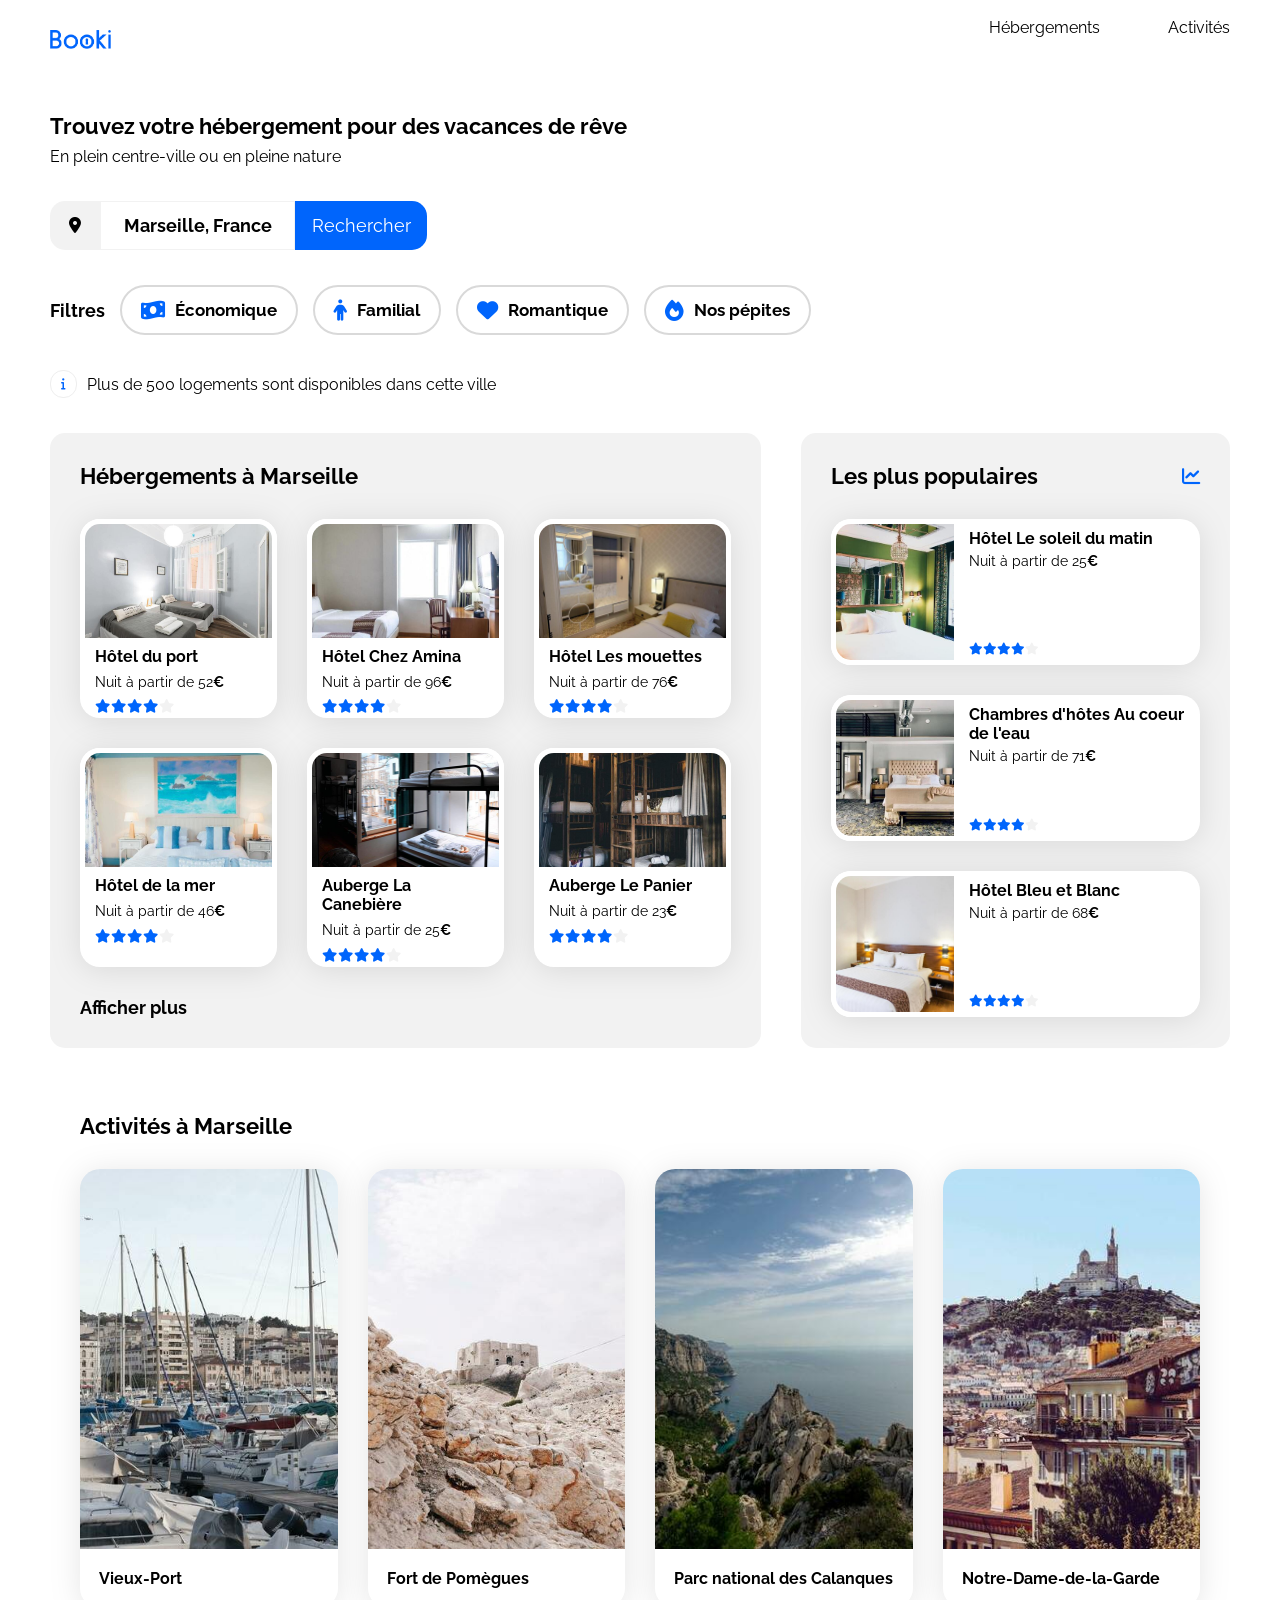
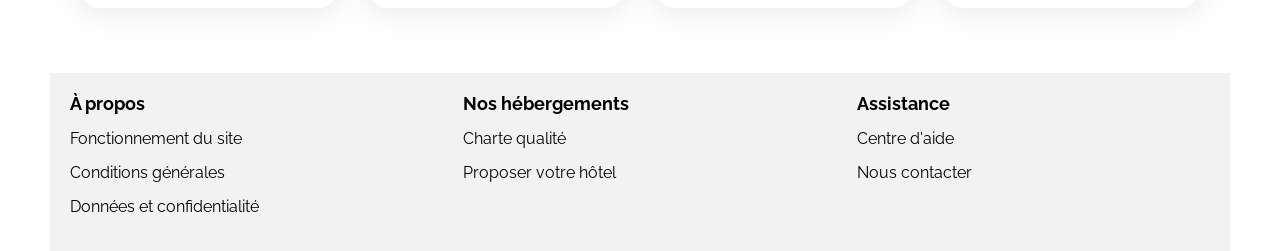
==== commit be43fd7d: "fin modif après révision" ====
--- a/accueil.html
+++ b/accueil.html
@@ -76,10 +76,7 @@
                     <h2>Hébergements à Marseille</h2>
 
                     <!-- Contenu princpale de la section -->
-                    <div class="hebergement_contenu">
-                        
-                        <!-- 1ère Rangée -->
-                        <div class="hebergement_rangee1">
+                    <div class="hebergement_contenu">     
 
                             <!-- Première carte d'hébergement -->
                             <a href="#" class="hebergement_Lien" id="heb_Card1">
@@ -148,11 +145,7 @@
                                         </div>
                                     </div>
                                 </article>
-                            </a>
-                        </div>
-
-                        <!-- 2éme Rangée -->
-                        <div class="hebergement_rangee2">
+                            </a>    
 
                             <!-- Quatrième carte d'hébergement -->
                             <a href="#" class="hebergement_Lien" id="heb_Card4">
@@ -222,11 +215,11 @@
                                     </div>
                                 </article>
                             </a>
-                        </div>
+                        
 
                     </div>
-                    
-                    <a href="" id="plus_info">Afficher plus</a>
+        
+                    <a href="#" id="plus_info">Afficher plus</a>
                 </div>
 
                 <!-- Mise en place de la partie indépendante concernant les hébergements les plus populaires -->
--- a/css/styleaccueil.css
+++ b/css/styleaccueil.css
@@ -296,28 +296,18 @@
 /**************************** Section Hébergement ********************************************/
 /********************************************************************************************/
 
-/* Mise en colonne des deux rangées séparé par 30px et sizing de la taille totale de la boite */
+/* Mise en duex ligne séparées par 30px  */
 .hebergement_contenu{
     display: flex;
-    flex-direction: column;
     gap: 30px;
-    height: 444.5px;
-}
-
-/* Rajout d'espacement horizontale entre les différentes cards et attribution d'une hauteur
-qui représente la moitié de l'espace disponible par le conteneur parent */
-.hebergement_rangee1, .hebergement_rangee2{
-    display: flex;
-    gap: 30px;
-    height: 50%;
+    flex-wrap: wrap;
 }
 
 /* Mise en forme des liens contenant les cards d'hébergements et ajustement de la largeur pour 
 correspondre à 1/3 de la tailel disponible */
 .hebergement_Lien{
     display: flex;
-    width: 33%;
-    height: 100%;
+    flex: 1 0 27%;
     border-radius: 20px;
     background-color: white;
     filter: drop-shadow(0px 3px 15px rgba(0, 0, 0, 0.1));
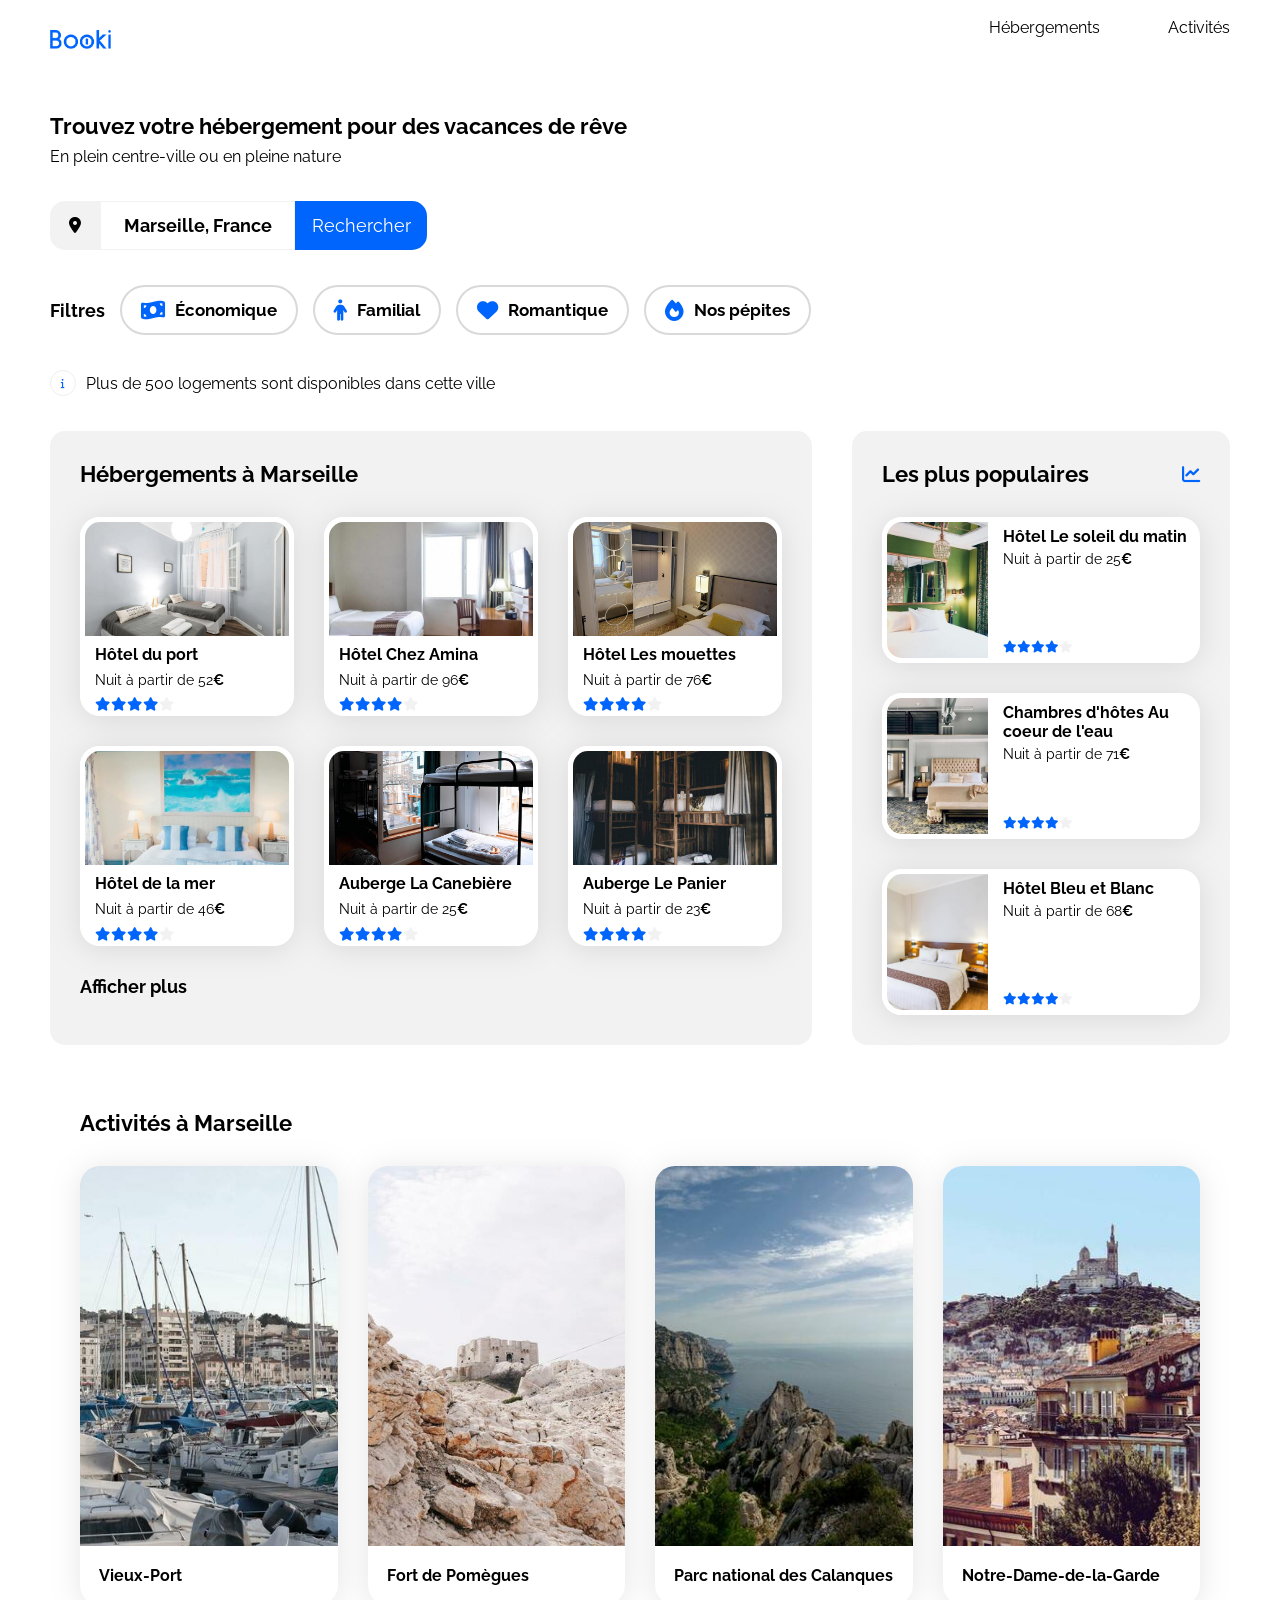
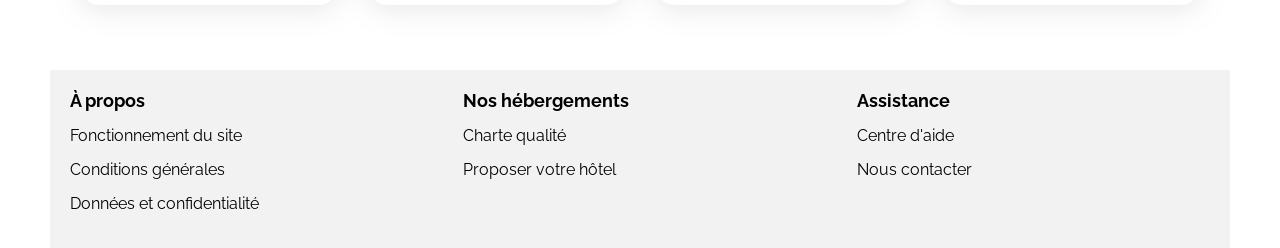
==== commit d795d98d: "ajout modif adaptabilité" ====
--- a/accueil.html
+++ b/accueil.html
@@ -62,10 +62,8 @@
                         <button class="boutonFiltre"><i class="fa-lg fa-solid fa-fire" aria-hidden="true"></i>Nos pépites</button>
                 </div>
 
-                <!-- Information complémentaire -->
-                 <div class="info">
-                <i class="fa-solid fa-info fa-border" aria-hidden="true"></i><p>Plus de 500 logements sont disponibles dans cette ville</p>
-                </div>
+                <!-- Information complémentaire -->   
+                <p class="info"><i class="fa-solid fa-info fa-border" aria-hidden="true"></i>Plus de 500 logements sont disponibles dans cette ville</p>
             </section>
 
             <!-- Mise en place du contenu concernant l'hébergement -->
@@ -231,75 +229,76 @@
                         <i class="fa-solid fa-chart-line"><span class="sr-only">Statistiques</span></i>
                     </div>
 
-                    <!-- Première carte d'hôtel populaire -->
-                    <a href="#" class="populaire_Lien" id="pop_Card1">
-                        <article class="populaire_Card">
-                            <img src="images/hebergements/emile-guillemot.jpg" alt="Image de la chambre d'hôtel 'Le soleil du matin'">
-                            <!-- Partie contenant l'ensemble des infos lié à l'hôtel -->
-                            <div class="populaire_Card_Info">
-                                <div class="card_Info_Titre">
-                                    <h3>Hôtel Le soleil du matin</h3>
-                                    <p>Nuit à partir de 25<span id="euro">€</span></p>
+                    <div class="pop_Contenu">
+                        <!-- Première carte d'hôtel populaire -->
+                        <a href="#" class="populaire_Lien" id="pop_Card1">
+                            <article class="populaire_Card">
+                                <img src="images/hebergements/emile-guillemot.jpg" alt="Image de la chambre d'hôtel 'Le soleil du matin'">
+                                <!-- Partie contenant l'ensemble des infos lié à l'hôtel -->
+                                <div class="populaire_Card_Info">
+                                    <div class="card_Info_Titre">
+                                        <h3>Hôtel Le soleil du matin</h3>
+                                        <p>Nuit à partir de 25<span id="euro">€</span></p>
+                                    </div>
+                                    <!-- Système de notation -->
+                                    <div class="card_Info_Note">
+                                        <i class="fa-xs fa-solid fa-star" aria-hidden="true"></i>
+                                        <i class="fa-xs fa-solid fa-star" aria-hidden="true"></i>
+                                        <i class="fa-xs fa-solid fa-star" aria-hidden="true"></i>
+                                        <i class="fa-xs fa-solid fa-star" aria-hidden="true"></i>
+                                        <i class="fa-xs fa-solid fa-star neutral-star" aria-hidden="true"></i>
+                                        <span class="sr-only">Note de 4 sur 5 étoiles</span>
+                                    </div>
                                 </div>
-                                <!-- Système de notation -->
-                                <div class="card_Info_Note">
-                                    <i class="fa-xs fa-solid fa-star" aria-hidden="true"></i>
-                                    <i class="fa-xs fa-solid fa-star" aria-hidden="true"></i>
-                                    <i class="fa-xs fa-solid fa-star" aria-hidden="true"></i>
-                                    <i class="fa-xs fa-solid fa-star" aria-hidden="true"></i>
-                                    <i class="fa-xs fa-solid fa-star neutral-star" aria-hidden="true"></i>
-                                    <span class="sr-only">Note de 4 sur 5 étoiles</span>
+                            </article>
+                        </a>
+
+                        <!-- Seconde carte d'hôtel  populaire -->
+                        <a href="#" class="populaire_Lien" id="pop_Card2">
+                            <article class="populaire_Card">
+                                <img src="images/hebergements/aw-creative.jpg" alt="Image de la chambre d'hôte 'Au coeur de l'eau'">
+                                <!-- Partie contenant l'ensemble des infos lié à l'hôtel -->
+                                <div class="populaire_Card_Info">
+                                    <div class="card_Info_Titre">
+                                        <h3>Chambres d'hôtes Au coeur de l'eau</h3>
+                                        <p>Nuit à partir de 71<span id="euro">€</span></p>
+                                    </div>
+                                    <!-- Système de notation -->
+                                    <div class="card_Info_Note">
+                                        <i class="fa-xs fa-solid fa-star" aria-hidden="true"></i>
+                                        <i class="fa-xs fa-solid fa-star" aria-hidden="true"></i>
+                                        <i class="fa-xs fa-solid fa-star" aria-hidden="true"></i>
+                                        <i class="fa-xs fa-solid fa-star" aria-hidden="true"></i>
+                                        <i class="fa-xs fa-solid fa-star neutral-star" aria-hidden="true"></i>
+                                        <span class="sr-only">Note de 4 sur 5 étoiles</span>
+                                    </div>
                                 </div>
-                            </div>
-                        </article>
-                    </a>
-
-                    <!-- Seconde carte d'hôtel  populaire -->
-                    <a href="#" class="populaire_Lien" id="pop_Card2">
-                        <article class="populaire_Card">
-                            <img src="images/hebergements/aw-creative.jpg" alt="Image de la chambre d'hôte 'Au coeur de l'eau'">
-                            <!-- Partie contenant l'ensemble des infos lié à l'hôtel -->
-                            <div class="populaire_Card_Info">
-                                <div class="card_Info_Titre">
-                                    <h3>Chambres d'hôtes Au coeur de l'eau</h3>
-                                    <p>Nuit à partir de 71<span id="euro">€</span></p>
+                            </article>
+                        </a>
+
+                        <!-- Troisème carte d'hôtel  populaire -->
+                        <a href="#" class="populaire_Lien" id="pop_Card3">
+                            <article class="populaire_Card">
+                                <img src="images/hebergements/febrian-zakaria2.jpg" alt="Image de la chambre d'hôtel 'Bleu et Blanc'">
+                                <!-- Partie contenant l'ensemble des infos lié à l'hôtel -->
+                                <div class="populaire_Card_Info">
+                                    <div class="card_Info_Titre">
+                                        <h3>Hôtel Bleu et Blanc</h3>
+                                        <p>Nuit à partir de 68<span id="euro">€</span></p>
+                                    </div>
+                                    <!-- Système de notation -->
+                                    <div class="card_Info_Note">
+                                        <i class="fa-xs fa-solid fa-star" aria-hidden="true"></i>
+                                        <i class="fa-xs fa-solid fa-star" aria-hidden="true"></i>
+                                        <i class="fa-xs fa-solid fa-star" aria-hidden="true"></i>
+                                        <i class="fa-xs fa-solid fa-star" aria-hidden="true"></i>
+                                        <i class="fa-xs fa-solid fa-star neutral-star" aria-hidden="true"></i>
+                                        <span class="sr-only">Note de 4 sur 5 étoiles</span>
+                                    </div>
                                 </div>
-                                <!-- Système de notation -->
-                                <div class="card_Info_Note">
-                                    <i class="fa-xs fa-solid fa-star" aria-hidden="true"></i>
-                                    <i class="fa-xs fa-solid fa-star" aria-hidden="true"></i>
-                                    <i class="fa-xs fa-solid fa-star" aria-hidden="true"></i>
-                                    <i class="fa-xs fa-solid fa-star" aria-hidden="true"></i>
-                                    <i class="fa-xs fa-solid fa-star neutral-star" aria-hidden="true"></i>
-                                    <span class="sr-only">Note de 4 sur 5 étoiles</span>
-                                </div>
-                            </div>
-                        </article>
-                    </a>
-
-                    <!-- Troisème carte d'hôtel  populaire -->
-                    <a href="#" class="populaire_Lien" id="pop_Card3">
-                        <article class="populaire_Card">
-                            <img src="images/hebergements/febrian-zakaria2.jpg" alt="Image de la chambre d'hôtel 'Bleu et Blanc'">
-                            <!-- Partie contenant l'ensemble des infos lié à l'hôtel -->
-                            <div class="populaire_Card_Info">
-                                <div class="card_Info_Titre">
-                                    <h3>Hôtel Bleu et Blanc</h3>
-                                    <p>Nuit à partir de 68<span id="euro">€</span></p>
-                                </div>
-                                <!-- Système de notation -->
-                                <div class="card_Info_Note">
-                                    <i class="fa-xs fa-solid fa-star" aria-hidden="true"></i>
-                                    <i class="fa-xs fa-solid fa-star" aria-hidden="true"></i>
-                                    <i class="fa-xs fa-solid fa-star" aria-hidden="true"></i>
-                                    <i class="fa-xs fa-solid fa-star" aria-hidden="true"></i>
-                                    <i class="fa-xs fa-solid fa-star neutral-star" aria-hidden="true"></i>
-                                    <span class="sr-only">Note de 4 sur 5 étoiles</span>
-                                </div>
-                            </div>
-                        </article>
-                    </a>
-                   
+                            </article>
+                        </a>
+                    </div>
                 </aside>
 
             </section>
@@ -312,7 +311,7 @@
                     <a href="#" class="activites_Lien" id="act_Card1">
                         <article class="activites_Card">
                             <img src="images/activites/reno-laithienne.jpg" alt="Image du 'Vieux-Port' avec des bateaux">
-                            <!-- Partie contenant l'ensemble des infos lié à l'hôtel -->
+                            <!-- Partie contenant l'ensemble des infos lié à l'activité -->
                             <h3>Vieux-Port</h3>     
                         </article>
                     </a>
@@ -321,7 +320,7 @@
                     <a href="#" class="activites_Lien" id="act_Card2">
                         <article class="activites_Card">
                             <img src="images/activites/paul-hermann.jpg" alt="Image du 'Fort de pomègues' vu de loin">
-                            <!-- Partie contenant l'ensemble des infos lié à l'hôtel -->
+                            <!-- Partie contenant l'ensemble des infos lié à l'activité -->
                             <h3>Fort de Pomègues</h3>     
                         </article>
                     </a>
@@ -330,7 +329,7 @@
                     <a href="#" class="activites_Lien" id="act_Card3">
                         <article class="activites_Card">
                             <img src="images/activites/kilyan-sockalingum.jpg" alt="Image de paysage du 'Parc national des Calanques'">
-                            <!-- Partie contenant l'ensemble des infos lié à l'hôtel -->
+                            <!-- Partie contenant l'ensemble des infos lié à l'activité -->
                             <h3>Parc national des Calanques</h3>     
                         </article>
                     </a>
@@ -339,7 +338,7 @@
                     <a href="#" class="activites_Lien" id="act_Card4">
                         <article class="activites_Card">
                             <img src="images/activites/florian-wehde.jpg" alt="Image de la basilique 'Notre dame de la garde'">
-                            <!-- Partie contenant l'ensemble des infos lié à l'hôtel -->
+                            <!-- Partie contenant l'ensemble des infos lié à l'activité -->
                             <h3>Notre-Dame-de-la-Garde</h3>     
                         </article>
                     </a>
--- a/css/styleaccueil.css
+++ b/css/styleaccueil.css
@@ -237,7 +237,7 @@
 /*  font-size à 10px pour paramètrer la taille de l'icone en héritage et ne pas utiliser
 le sizing Font Awesome  */
 .info i{
-    font-size: 12px;
+    font-size: 10px;
 }
 
 .info p, .selection-title p{
@@ -266,37 +266,31 @@
 avec un espacement */
 .hebergement_et_pop{
     display: flex;
-    flex-direction: row;
     gap:40px;
 }
 
-/* Sizing de la section par rapport à l'aside, mise en colonne avec du flexbox pour 
-ajouter un gap entre les élements */
-#hebergement{
-    flex: 2;
-    display: flex;
-    flex-direction: column;
-    gap: 30px;
-}
 
 /* Intégration du fond de couleur, marge interne et arrondi des angles de 
-la section et de l'aside */
+la section et de l'aside et ajouter un gap entre les élements  */
 #hebergement, .populaire{
     background-color: var(--main-bg-color);
     padding: 30px;
     border-radius: 15px;
-}
-
-/* Désactivation des input radio pour respecter une représantation purement graphique
-de la maquette pour les étoiles hébergements et populaires */
-.card_Info_Note input, .heb_card_Info_Note input{
-    display: none;
+    gap: 30px;
 }
 
 /**************************** Section Hébergement ********************************************/
 /********************************************************************************************/
 
-/* Mise en duex ligne séparées par 30px  */
+/* Sizing de la section par rapport à l'aside, mise en colonne avec du flexbox pour 
+aligné verticalement le titre, les cards et le lien*/
+#hebergement{
+    display: flex;
+    flex-direction: column;
+    flex: 1 70.5%;
+}
+
+/* Mise en forme, deux ligne séparées par 30px grâce au débordement autorisé */
 .hebergement_contenu{
     display: flex;
     gap: 30px;
@@ -304,22 +298,16 @@
 }
 
 /* Mise en forme des liens contenant les cards d'hébergements et ajustement de la largeur pour 
-correspondre à 1/3 de la tailel disponible */
+correspondre à 1/3 de la taille disponible */
 .hebergement_Lien{
-    display: flex;
     flex: 1 0 27%;
     border-radius: 20px;
     background-color: white;
     filter: drop-shadow(0px 3px 15px rgba(0, 0, 0, 0.1));
 }
 
-/* Ajustement de la largeur des articles pour prendre tout l'espace disponible soit les 
-33% définit au-dessus */
-.hebergement_Card{
-    width: 100%;
-}
-
-/* Sizing et mise en forme de l'image avec border-box pour qu'elle reste dans son conteneur */
+/* Sizing et mise en forme de l'image avec border-box pour qu'elle reste dans son conteneur
+width à 100% pour qu'elle occupe tout la place disponible de sa ligne  */
 .hebergement_Card img{
     object-fit: cover;
     width: 100%;
@@ -342,11 +330,7 @@
     margin-bottom: 8px;
 }
 
-/* Gestion des étoiles de notation, taille, disposition et espacement */
-.heb_card_Info_Note{
-    
-}
-
+/* Gestion des étoiles de notation, taille */
 .heb_card_Info_Note .fa-star{
     font-size: 0.85em;
 }
@@ -360,28 +344,33 @@
 /**************************** Aside Populaires ********************************************/
 /********************************************************************************************/
 
-/* Réglage des card: hauteur et largeur, arrondis des angles, couleur d'arrière-plan
+.populaire{
+    display: flex;
+    flex-direction: column;
+    flex: 1 32%;
+}
+
+/* Mise en forme des cards, en colonne avec espacement entre chacune  */
+.pop_Contenu{
+    display: flex;
+    flex-direction: column;
+    gap: 30px;
+}
+
+/* Réglage des card: arrondis des angles, couleur d'arrière-plan
 et effet d'ombre portée, pour le display ici on a le choix entre flex et block */
 .populaire_Lien{
-    display: flex;
-    width: 369px;
-    height: 146px;
     border-radius: 20px;
     background-color: white;
     filter: drop-shadow(0px 3px 15px rgba(0, 0, 0, 0.1));
 }
 
-/* Espacement entre les cards ainsi que la partie titre */
-.populaire_TitreIcone, #pop_Card1, #pop_Card2{
-    margin-bottom: 30px;
-}
-
 /* Réglage des images: image dimensionné pour remplir son parent en gardant son ratio(empêche la déformation),
 largeur et hauteur, arrondi des angles et bordure, et border-box pour que l'image et bordure rentre
-dans le conteneur  */
+dans le conteneur , width à 33.5% pour représenter les 123px en était plus souple avec des % */
 .populaire_Card img {
     object-fit: cover;
-    width: 123px;
+    width: 33.5%;
     height: 146px;
     box-sizing: border-box;
     border-radius: 20px 0 0 20px;
@@ -396,11 +385,10 @@
     align-items: center;
 }
 
-/* Alignement horizontale au sein des cards de l'image et des informations */
+/* Alignement horizontale au sein des cards de l'image et des informations avec espacement */
 .populaire_Card{
     display: flex;
     gap: 15px;
-    width:100%;
 }
 
 /* Mise en colonne de la partie information concernant la chambre d'hôtel,
@@ -461,17 +449,16 @@
 
 /* Sizing des cards d'activités et effet d'ombrage  */
 .activites_Lien{
-    display: flex;
-    width: 25%;
+    flex: 1;
     height: 439px;
     filter: drop-shadow(0px 3px 15px rgba(0, 0, 0, 0.1));
 }
 
-/* Mise en colonne du contenu des cards activités et taille ajuster à son conteneur */
+/* Mise en colonne du contenu des cards activités (image et titre associé) */
 .activites_Card{
-    width: 100%;
     display: flex;
     flex-direction: column;
+    height: 100%;
 }
 
 /* Sizing en largeur et hauteur de l'image, arrondis des angles supérieur et redimensionnement en 
@@ -488,6 +475,10 @@
     padding: 20px 19px 20px 19px;
     background-color: white;
     border-radius: 0 0 20px 20px;
+}
+
+.activites h2{
+    padding: 2px 0 2px 0;
 }
 
 /************************************** FOOTER *************************************************/
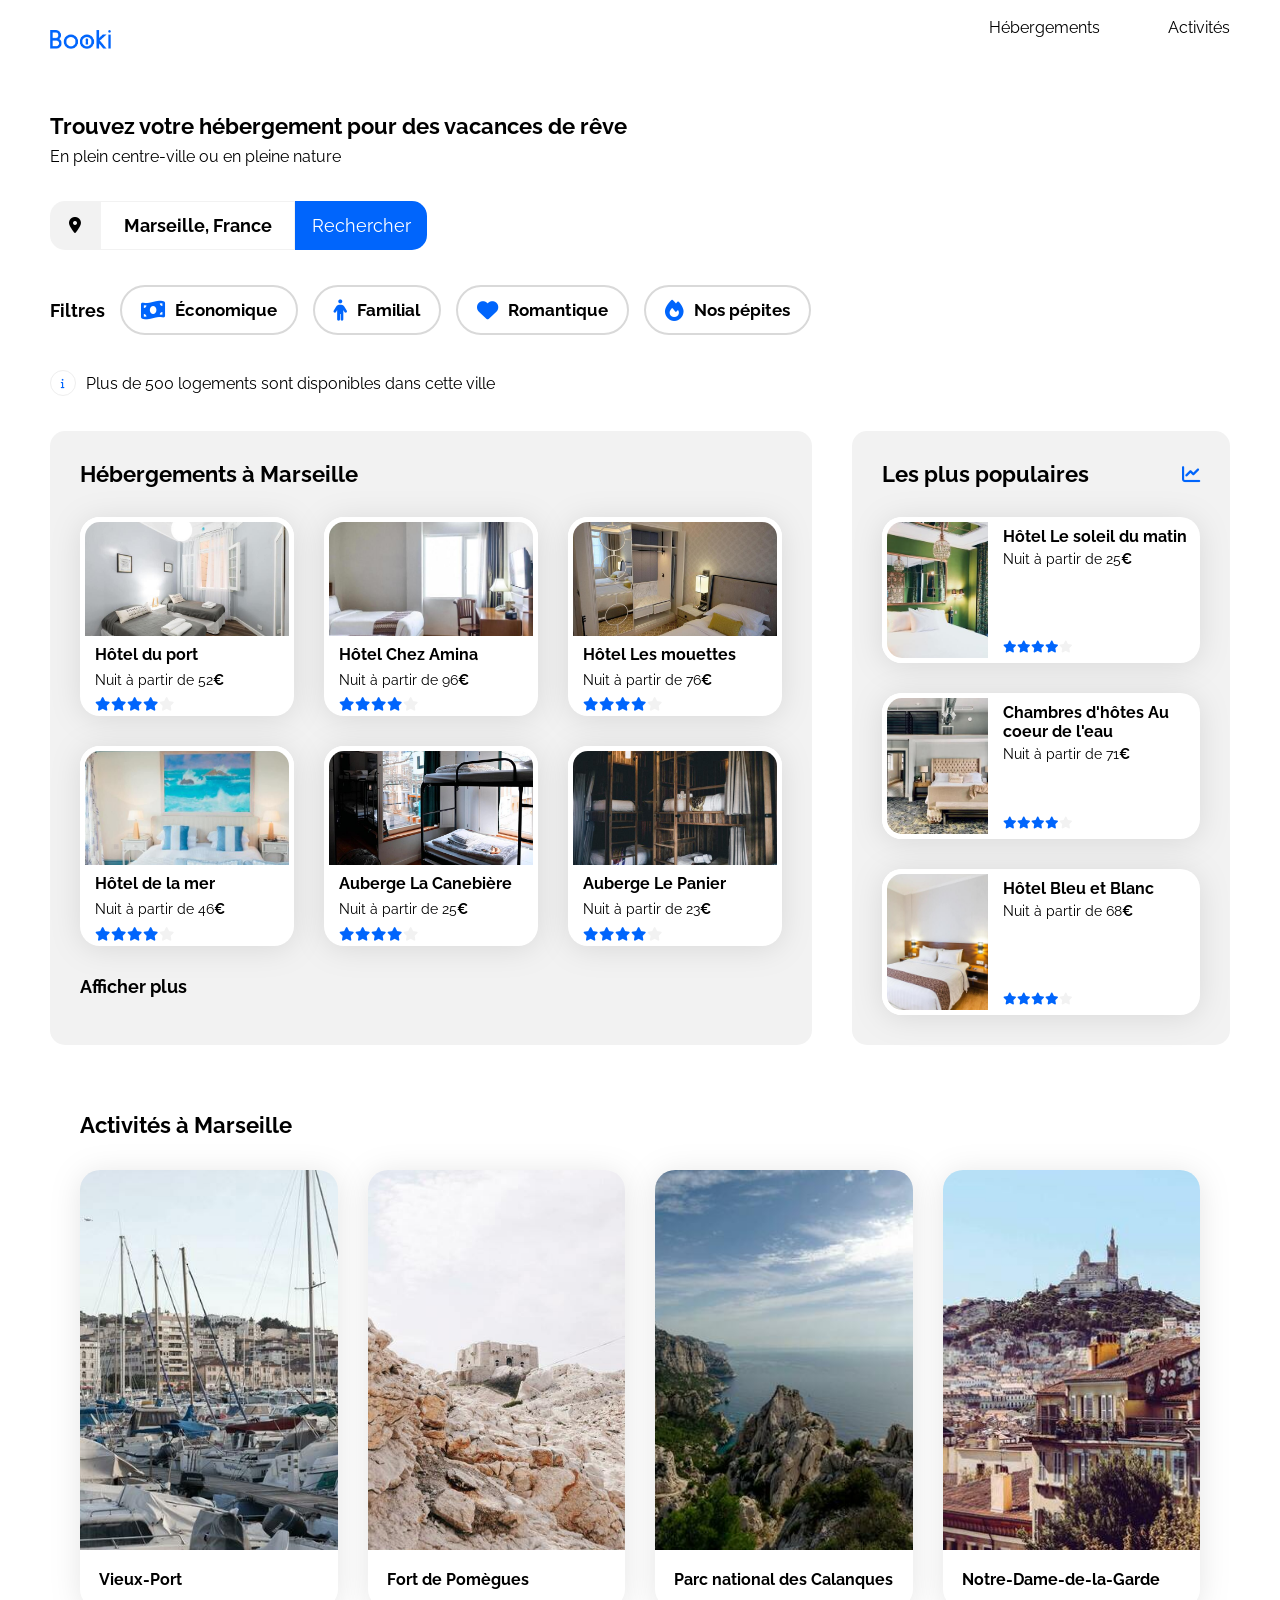
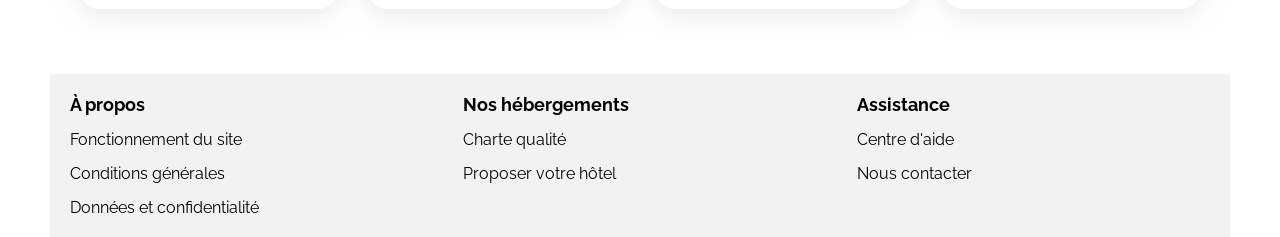
==== commit 51b496a1: "Projet Booki Finalisé" ====
--- a/accueil.html
+++ b/accueil.html
@@ -84,7 +84,7 @@
                                     <div class="hebergement_Card_Info">
                                         <div class="heb_card_Info_Titre">
                                             <h3>Hôtel du port</h3>
-                                            <p>Nuit à partir de 52<span id="euro">€</span></p>
+                                            <p>Nuit à partir de 52<span class="euro">€</span></p>
                                         </div>
                                         <!-- Système de notation -->
                                         <div class="heb_card_Info_Note">
@@ -107,7 +107,7 @@
                                     <div class="hebergement_Card_Info">
                                         <div class="heb_card_Info_Titre">
                                             <h3>Hôtel Chez Amina</h3>
-                                            <p>Nuit à partir de 96<span id="euro">€</span></p>
+                                            <p>Nuit à partir de 96<span class="euro">€</span></p>
                                         </div>
                                         <!-- Système de notation -->
                                         <div class="heb_card_Info_Note">
@@ -130,7 +130,7 @@
                                     <div class="hebergement_Card_Info">
                                         <div class="heb_card_Info_Titre">
                                             <h3>Hôtel Les mouettes</h3>
-                                            <p>Nuit à partir de 76<span id="euro">€</span></p>
+                                            <p>Nuit à partir de 76<span class="euro">€</span></p>
                                         </div>
                                         <!-- Système de notation -->
                                         <div class="heb_card_Info_Note">
@@ -153,7 +153,7 @@
                                     <div class="hebergement_Card_Info">
                                         <div class="heb_card_Info_Titre">
                                             <h3>Hôtel de la mer</h3>
-                                            <p>Nuit à partir de 46<span id="euro">€</span></p>
+                                            <p>Nuit à partir de 46<span class="euro">€</span></p>
                                         </div>
                                         <!-- Système de notation -->
                                         <div class="heb_card_Info_Note">
@@ -176,7 +176,7 @@
                                     <div class="hebergement_Card_Info">
                                         <div class="heb_card_Info_Titre">
                                             <h3>Auberge La Canebière</h3>
-                                            <p>Nuit à partir de 25<span id="euro">€</span></p>
+                                            <p>Nuit à partir de 25<span class="euro">€</span></p>
                                         </div>
                                         <!-- Système de notation -->
                                         <div class="heb_card_Info_Note">
@@ -199,7 +199,7 @@
                                     <div class="hebergement_Card_Info">
                                         <div class="heb_card_Info_Titre">
                                             <h3>Auberge Le Panier</h3>
-                                            <p>Nuit à partir de 23<span id="euro">€</span></p>
+                                            <p>Nuit à partir de 23<span class="euro">€</span></p>
                                         </div>
                                         <!-- Système de notation -->
                                         <div class="heb_card_Info_Note">
@@ -238,7 +238,7 @@
                                 <div class="populaire_Card_Info">
                                     <div class="card_Info_Titre">
                                         <h3>Hôtel Le soleil du matin</h3>
-                                        <p>Nuit à partir de 25<span id="euro">€</span></p>
+                                        <p>Nuit à partir de 25<span class="euro">€</span></p>
                                     </div>
                                     <!-- Système de notation -->
                                     <div class="card_Info_Note">
@@ -261,7 +261,7 @@
                                 <div class="populaire_Card_Info">
                                     <div class="card_Info_Titre">
                                         <h3>Chambres d'hôtes Au coeur de l'eau</h3>
-                                        <p>Nuit à partir de 71<span id="euro">€</span></p>
+                                        <p>Nuit à partir de 71<span class="euro">€</span></p>
                                     </div>
                                     <!-- Système de notation -->
                                     <div class="card_Info_Note">
@@ -284,7 +284,7 @@
                                 <div class="populaire_Card_Info">
                                     <div class="card_Info_Titre">
                                         <h3>Hôtel Bleu et Blanc</h3>
-                                        <p>Nuit à partir de 68<span id="euro">€</span></p>
+                                        <p>Nuit à partir de 68<span class="euro">€</span></p>
                                     </div>
                                     <!-- Système de notation -->
                                     <div class="card_Info_Note">
--- a/css/styleaccueil.css
+++ b/css/styleaccueil.css
@@ -161,7 +161,7 @@
 autres élements du formulaire */
 #form_selection input{
     font-size: var(--subtitle-size);
-    width:calc(100% - 182px);
+    width:51%;
     text-align: center;
     border:1px solid var(--main-bg-color);
     font-weight: 700;
@@ -398,7 +398,7 @@
     display: flex;
     flex-direction: column;
     justify-content: space-between;
-    flex: 1.5;
+    flex: 1;
     padding: 10px 5px 5px 0;
 }
 
@@ -409,7 +409,7 @@
 }
 
 /* Mise en gras du "€" et du "afficher plus" de la section hébergement */
-#euro, #plus_info{
+.euro, #plus_info{
     font-weight: 700;
 }
 
@@ -449,7 +449,7 @@
 
 /* Sizing des cards d'activités et effet d'ombrage  */
 .activites_Lien{
-    flex: 1;
+    flex: 1 0 20%;
     height: 439px;
     filter: drop-shadow(0px 3px 15px rgba(0, 0, 0, 0.1));
 }
@@ -458,7 +458,6 @@
 .activites_Card{
     display: flex;
     flex-direction: column;
-    height: 100%;
 }
 
 /* Sizing en largeur et hauteur de l'image, arrondis des angles supérieur et redimensionnement en 
@@ -470,14 +469,18 @@
     border-radius: 20px 20px 0 0;
 }
 
-/* Espacement interne du titre, couleur de fond et arrondi des angles inférieurs */
+/* Espacement interne du titre, couleur de fond et arrondi des angles inférieurs,
+ajout d'une taile pour la box titre et d'une box sizing pour contenir le padding dans les 59px,
+pertmet la gestion des liserais toujours constant et de même taille */
 .activites_Card h3{
     padding: 20px 19px 20px 19px;
     background-color: white;
     border-radius: 0 0 20px 20px;
-}
-
-.activites h2{
+    height: 59px;
+    box-sizing: border-box;
+}
+
+#activites h2{
     padding: 2px 0 2px 0;
 }
 
@@ -502,9 +505,15 @@
     list-style-type: none;
 }
 
-/* Espacement entre les élements du footer */
-.sectionFooter h2, .listeFooter li{
+/* Espacement entre les titre et les élements du footer */
+.sectionFooter h2{
     margin-bottom: 15px;
+}
+
+.listeFooter{
+    display: flex;
+    flex-direction: column;
+    gap: 15px;
 }
 
 /********************************* MEDIA QUERIES *****************************/
@@ -548,56 +557,103 @@
     }
 
     /**************************** SECTION HEBERGEMENT ET POPULAIRE **********************/
+    /* Mise en colonne de l'hebergement et du populaire avec un nouveau espacement */
     .hebergement_et_pop{
         flex-direction: column;
         gap: 50px;
     }
 
+    /**************************** PARTIE POPULAIRE **************************************/
+    /* Modif sur l'espacement entre la ligne de titre et les cards  */
     .populaire{
-        display: flex;
+        gap: 20px;
+    }
+
+    /* Passage des cards populaires en ligne et espace entre chaque carte modif à 20px */
+    .pop_Contenu{
         flex-direction: row;
-        flex-wrap: wrap;
-    }
-
-    .populaire_TitreIcone{
-        width: 100%;
-        margin-bottom: 20px;
-    }
-
-    #pop_Card1, #pop_Card2{
-        margin-bottom: 0;
-        margin-right: 20px;
-    }
-
+        gap: 20px;
+    }
+
+    /* Redimensionnement de la largeur des cards pour la nouvelle disposition en prenant en compte
+    les espacements  */
     .populaire_Lien{
         width: calc((100% - 40px) / 3);
     }
 
-    .populaire_Card img{
-        width: 91.67px;
-    }
+    /**************************** PARTIE ACTIVITE S**************************************/
+    /* Mise en place du débordement pour les tablettes à petit format */
+    .activites_rangee{
+        flex-wrap: wrap;
+    }
+
+    /* Hauteur des box qui s'adapte au contenu (image + titre) et ne suit plus la height définit
+    sur desktop */
+    .activites_Lien{
+        height: auto;
+    }
+
+    /* Hauteur max fixé à 200px une fois au format tablette (voir maquette figma) */
+    .activites_Card img{
+        max-height: 200px;
+    }
+
+    /* Centrage verticale des titres et ajustement de la taille pour un rendu agréble pour les 
+    grandes et petites tablettes */
+    .activites_Card h3{
+       height: 70px;
+       align-content:center;
+    }
+
+}
+
+/***************************** RESPONSIVE TABLETTE PETIT FORMAT *******************************/
+@media (max-width: 856px){
+
+      /**************************** PARTIE HEBERGEMENTS **************************************/
+    /* Nouveaux format d'espacement pour la partie informative des cards pour la maintenir
+    visuellement correcte sur tablette petit format */
+    .hebergement_Card_Info{
+        padding: 0 0 5px 5px;
+    }
+
+    /**************************** PARTIE HEBERGEMENTS **************************************/
+    /* Augmentation de l'espace dispo pour les info sur petit format */
+    .populaire_Card_Info{
+        flex: 1 0 58%;
+    }
+
+    /**************************** PARTIE ACTIVITES **************************************/
+    /* Augmentation de l'espace disponibles des card sur petit format pour un passage sur 
+    deux lignes */
+    .activites_Lien{
+        flex: 1 0 33%
+    }
+
+
 }
 
 /***********************  Responsive Mobile (<768px) ************************************/
 @media (max-width: 767.99px) {
+
     /******************* Globale ******************************/
    /* Suppresion des marges de côté du contenu mise en place sur tablette et desktop */
     body{
         padding: 0;
     }
     
-    /* ***********Modif Header********************************* */
+    /* ********************** MODIF HEADER ******************************************* */
     /* Disposition du header en colonne pour la version mobile */
     header{
         flex-direction: column;
     }
 
     /* Centrage du logo et des textes */
-    a[href="accueil.html"], #menuNav li{
+    header a, #menuNav li{
         text-align: center; 
     }
 
-    /* Suppression du gap entre les élements enfants li*/
+    /* Suppression du gap entre les élements enfants li permettant ainsi au border d'être jointe*/
     #menuNav{
         gap: 0px;
     }
@@ -607,7 +663,7 @@
     #menuNav li{
         padding-top: 0px;
         padding-bottom: 16px;
-        width: 100%; 
+        width: 50%; 
     }
 
     /* Déplacement de la barre en bas */
@@ -615,15 +671,15 @@
         border-bottom-color: var(--main-color);
         border-top-color: transparent;
     }
-
-    /****************************** Modif Main ***********************************/
-    /* Rajout de marge gauch et droite pour le contenu principale sous mobile, viens
+  
+
+    /************************** Modif Section Selection ************************/
+
+     /* Rajout de marge gauche et droite intérieur pour le contenu principale sous mobile, viens
     remplacer les marges globale de body sur les autres formats */
-    main{
+    .selection{
         padding: 0 20px 0 20px;
     }
-
-    /************************** Modif Section Selection ************************/
     
     /***************************** Partie recherche  ************************/
     /* Mise en auto de la largeur du formulaire fixé à 377px sur ordinateur */
@@ -635,7 +691,7 @@
     suppresion de l'alignement centré et ajout compensatoire de 24px à gauche,
     suppresion de la bordure à droite et ajout d'une marge négative pour que les bordures atteignent la loupe */
     #form_selection input{
-        width: calc(100% - 98px);
+        width: calc(100% - 99px);
         text-align: left;
         padding-left: 24px;
         margin-right: -10px;
@@ -658,31 +714,97 @@
     }
 
     /****************************** Modif Filtrage ******************************/
-    /* Espacement entre les éléments en ligne et en colonne */
+    /* Nouveau Espacement entre les éléments en ligne et en colonne */
     .filtrer{
         row-gap: 20px;
         column-gap: 10px;
     }
 
     /*Redéfinition de la taille police et de la taille d'un élement par rapport à
-    son parents et la presence d'un gap de 10px entre les deux éléements  */
+    son parents et la presence d'un gap de 10px entre les deux éléements, suppression
+    de la marge intérieur pour permettre aux boutons de s'adapter pour tout les formats mobile  */
    .boutonFiltre{
-    
+    padding: 0;
     width: calc(50% - 5px);
     font-size: var(--info-size);
    }
 
-   
-
-    /* ***********Modif Footer********************************* */
+   /**************************** SECTION HEBERGEMENT ET POPULAIRE **********************/
+
+   /* Nouveau espacement entre la section hébergement et populaire */
+   .hebergement_et_pop{
+    gap: 15px;
+   }
+
+   /******************************* HEBERGEMENT ****************************************/
+   /* On met la section en-dessous avec order, changement de la couleur de fond, nouvelle 
+   marge intérieur pour mobile et nouvelle espacement entre le titre et les cards */
+   #hebergement{
+    order: 2;
+    background-color: white;
+    gap: 15px;
+    padding: 20px;
+   }
+
+   /* Nouvelle marge inter-cards */
+   .hebergement_contenu{
+    gap: 15px;
+   }
+
+   /* Modification de la taille du conteneur card pour que ces dernières soit rangées en colonne
+   pour les mobiles au petit format */
+   .hebergement_Lien{
+    flex: 1 0 48%;
+   }
+
+   /* Rétablissement des marges intérieur comme sur desktop */
+   .hebergement_Card_Info{
+    padding: 0 15px 0 15px;
+   }
+
+   /******************************* Populaire ****************************************/
+   /* On met l'aside au-dessus avec order, nouvelle marge intérieur pour correspondre 
+   à la maquette et espace entre le titre et les cards modifié*/
+   .populaire{
+    order: 1;
+    padding: 30px 20px 30px 20px;
+    gap: 15px;
+   }
+
+   /* Mise en colonne des cards comme sur desktop et espacement ajusté */
+   .pop_Contenu{
+    gap: 15px;
+    flex-direction: column;
+   }
+
+   /* Largeur des cards réglé pour qu'elle occupe tout l'espace */
+   .populaire_Lien{
+    width: 100%;
+   }
+
+   /**************************** SECTION ACTIVITES **********************/
+   /* Modification de la place que prends une card(largeur) pour correspondre à la version mobile */
+   .activites_Lien{
+    flex: 1 0 48%;
+   }
+
+   /* Nouveau espacement inter-cards */
+   .activites_rangee{
+    gap: 15px;
+   }
+
+   /* Nouvelle dimension max pour les images sur mobile */
+   .activites_Card img{
+    max-height: 141px;
+   }
+
+    /* ******************************** MODIF FOOTER ********************************* */
     /* Mise en disposition colonne et ajustement de l'espacement avec la bordure de 30px */
-    /* Choix de display flex over block pour faire le gap 50px sinon avec margin-bottom cela
-    créer un espacement à la fin de la dern section non voulu */
     footer{
         display: flex;
         flex-direction: column;
         gap:50px;
-        padding:30px 0 30px 30px;
+        padding:30px;
     }
 
     /*Correction de l'espace prévu par section anciennement 33%
